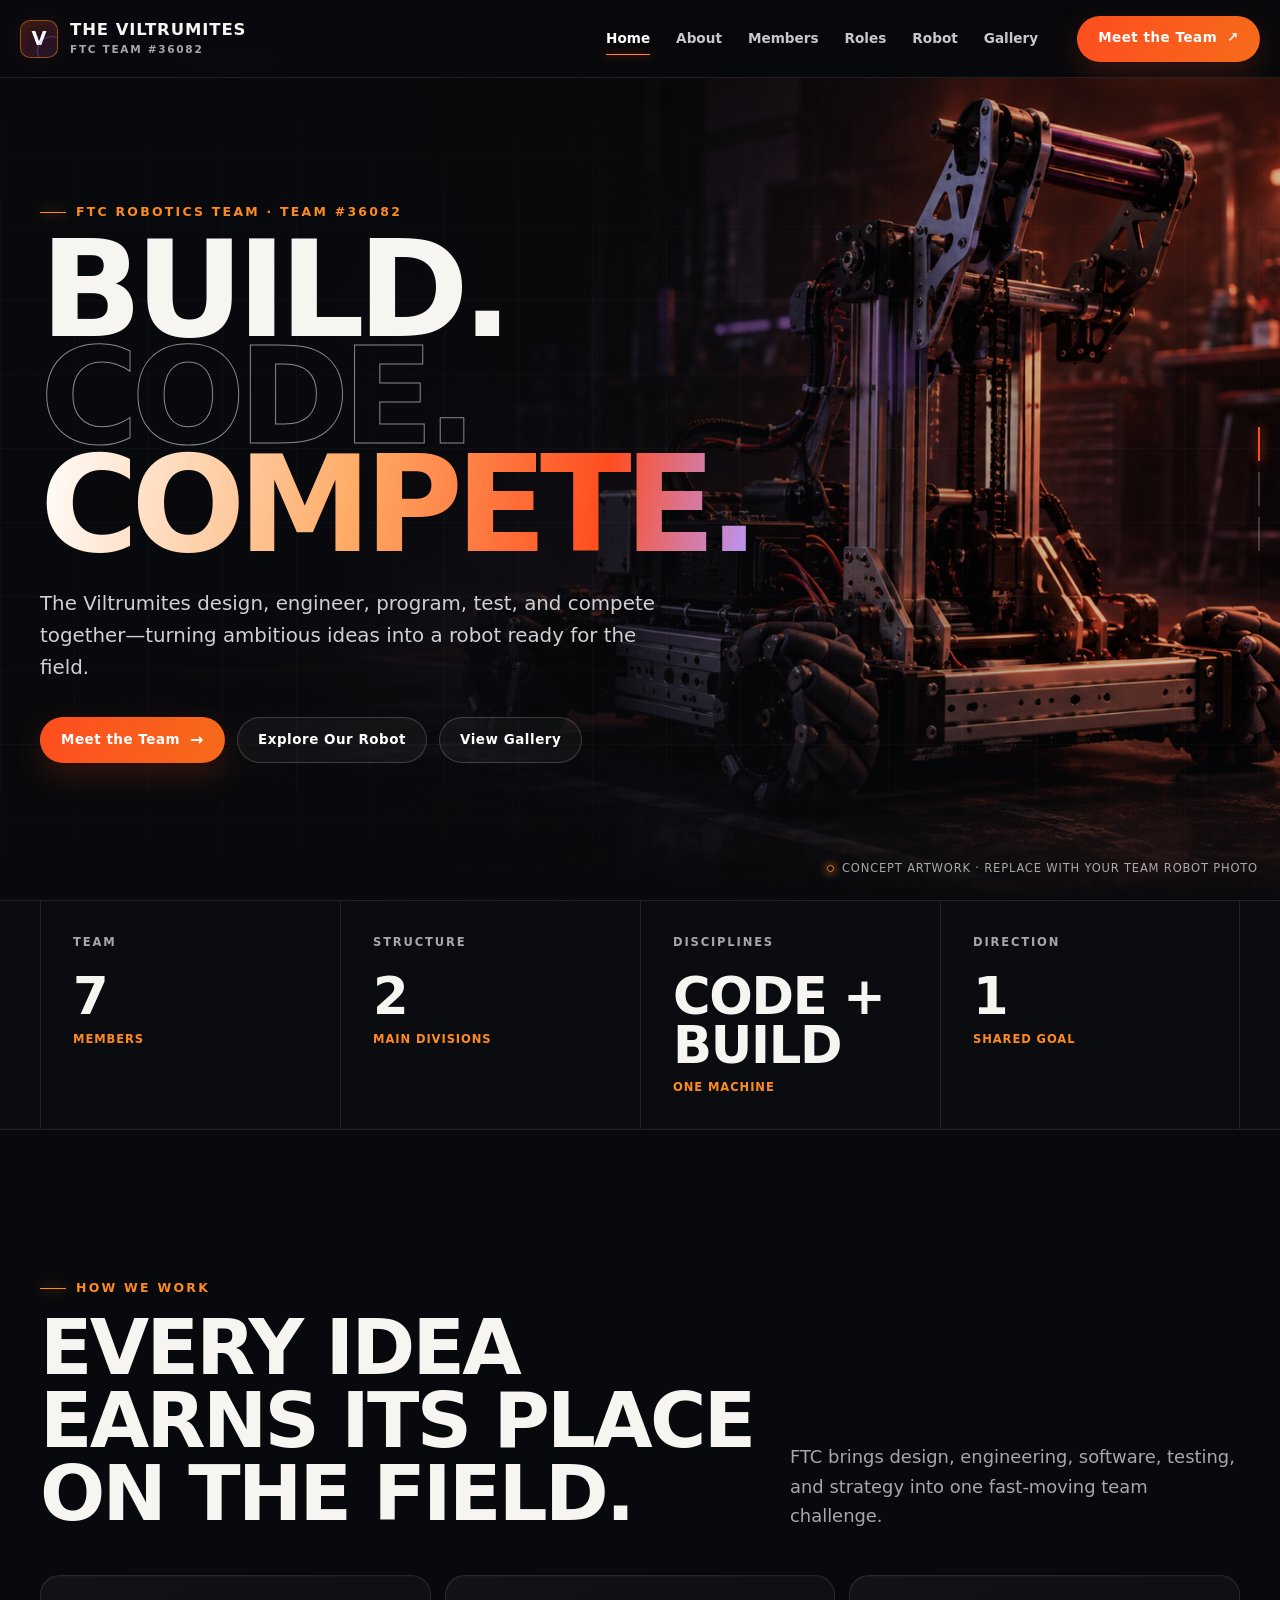
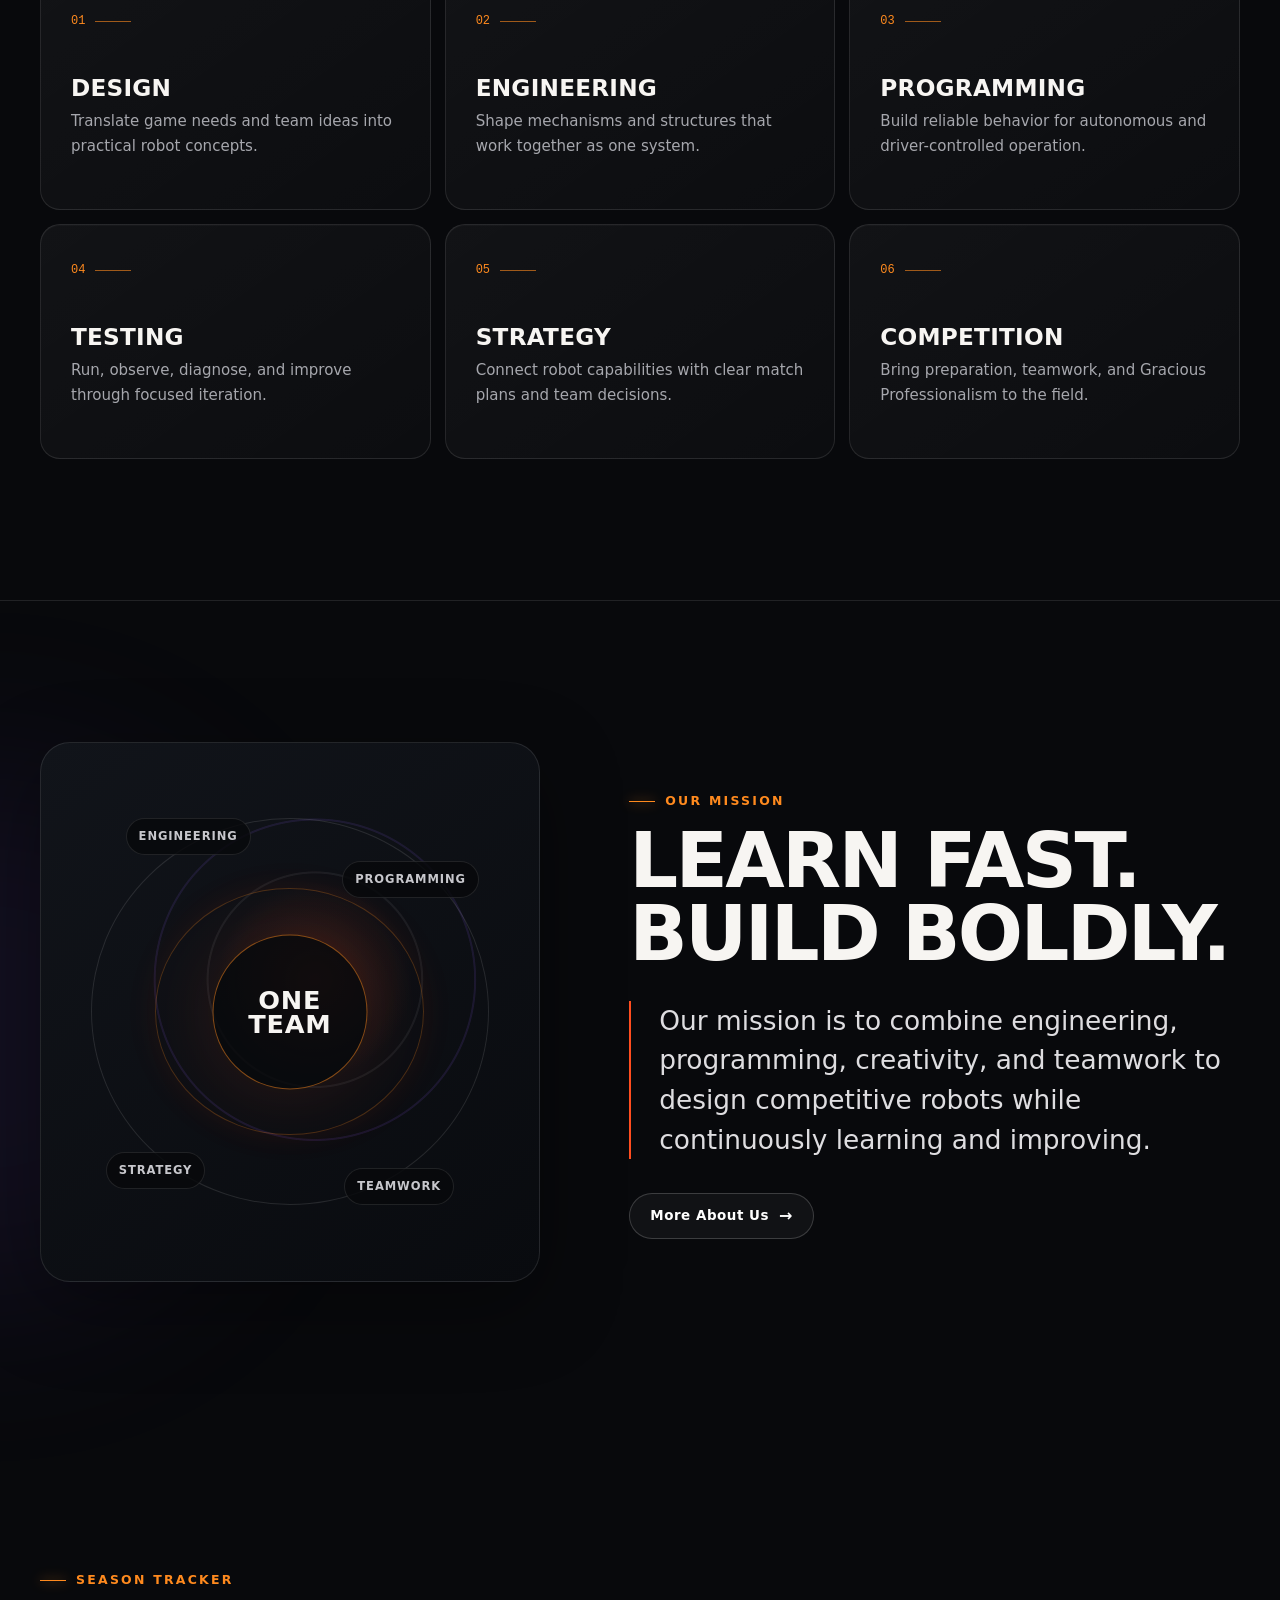
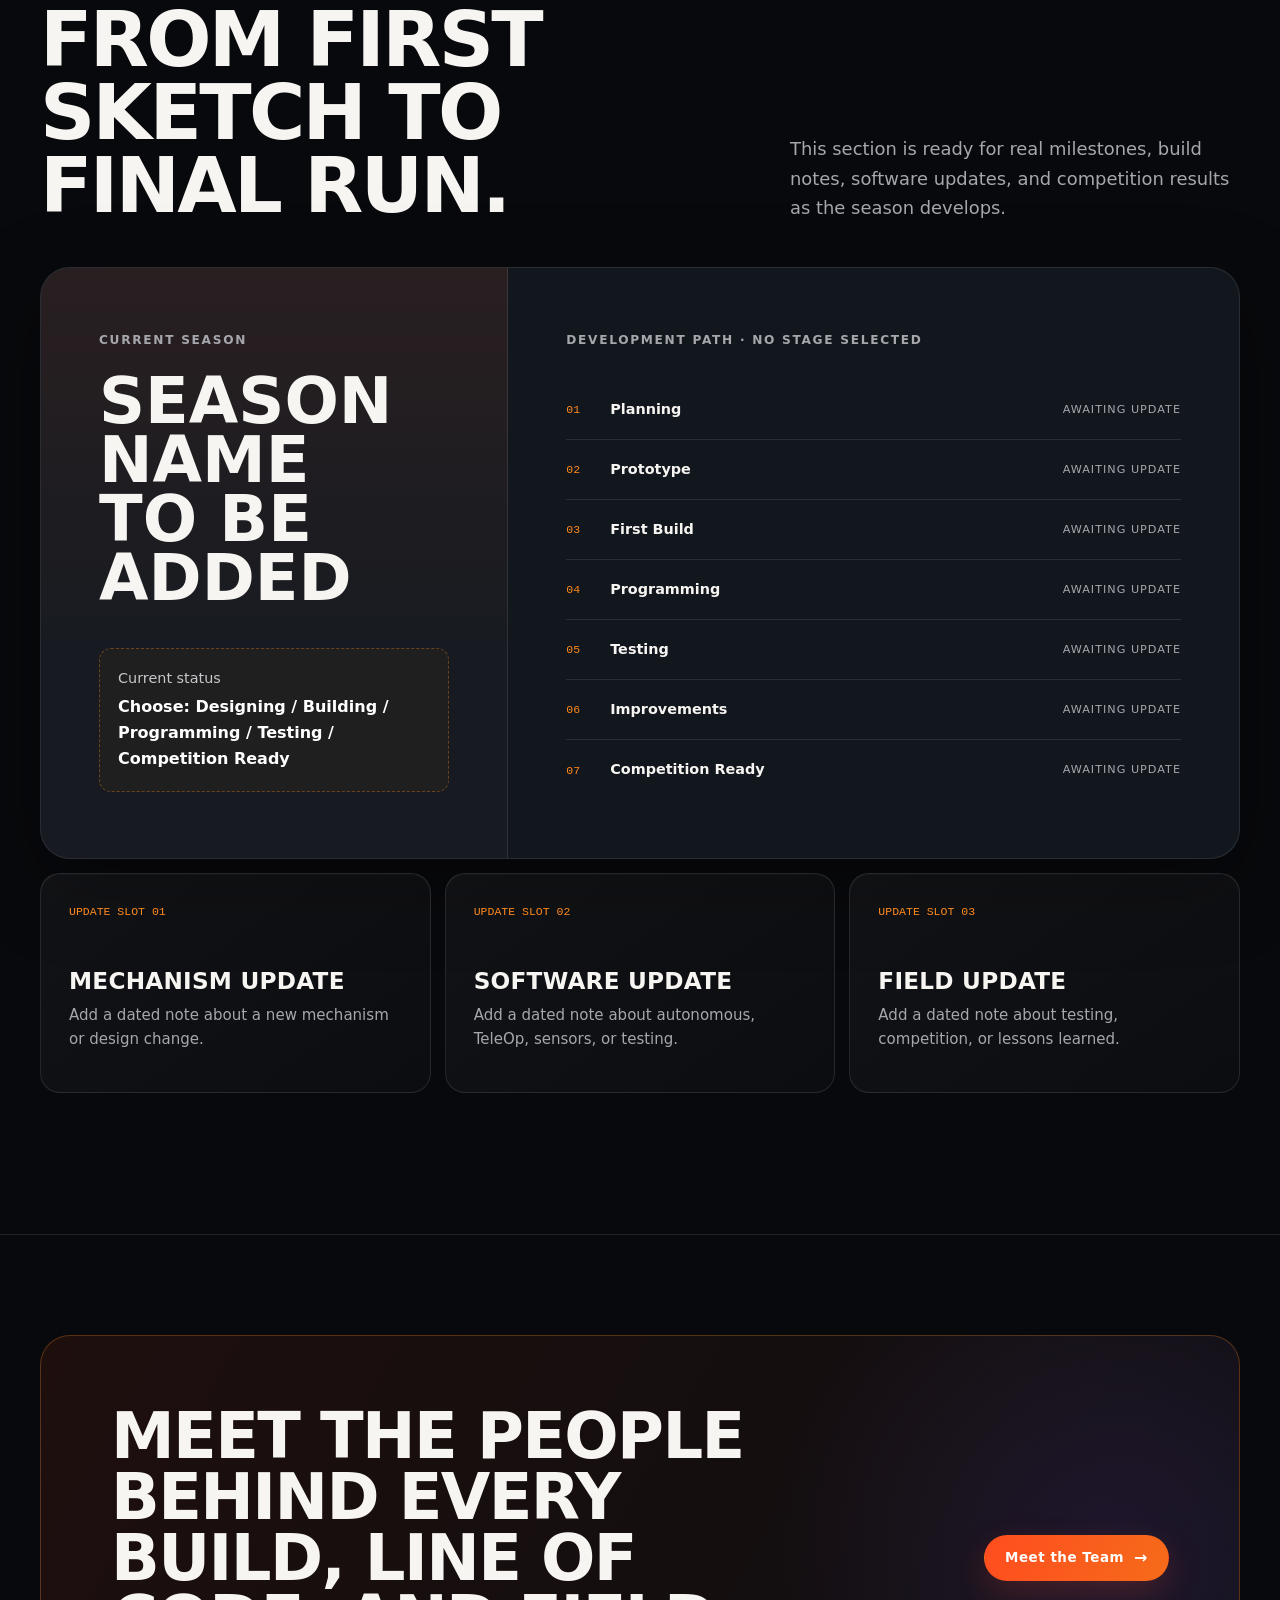
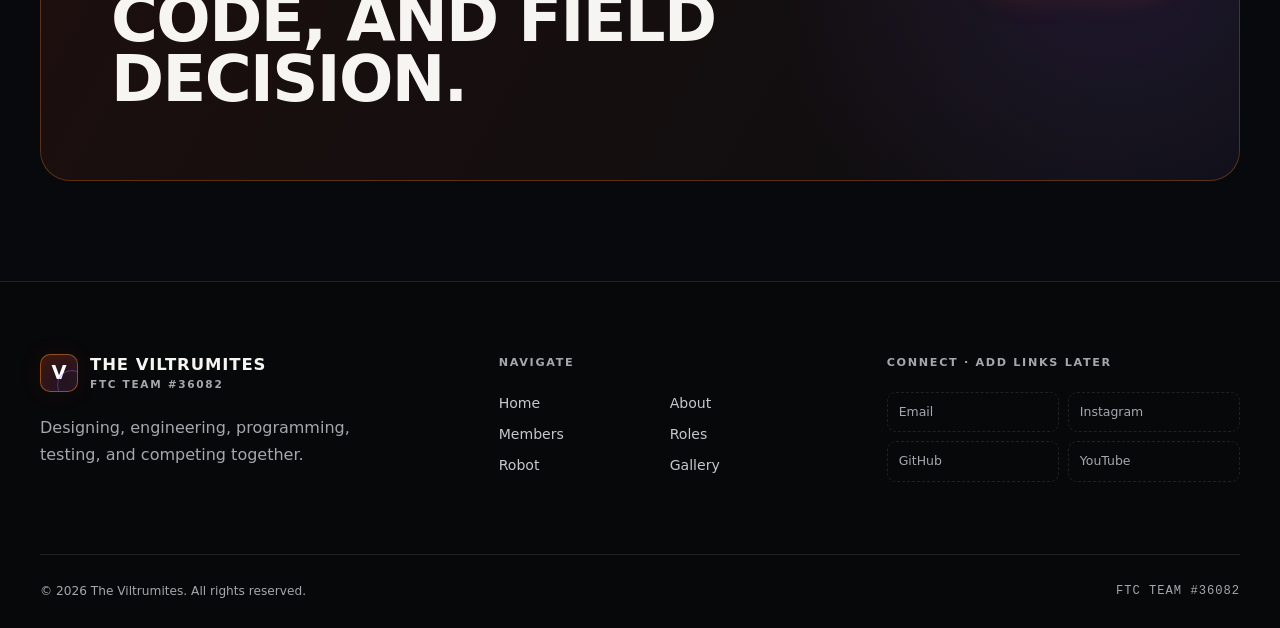
==== index.html @ 3b687da3 "Initial FTC robotics website" ====
<!doctype html>
<html lang="en">
  <head>
    <meta charset="utf-8" />
    <meta name="viewport" content="width=device-width, initial-scale=1" />
    <meta
      name="description"
      content="The Viltrumites are an FTC robotics team focused on engineering, programming, testing, and competition."
    />
    <meta name="theme-color" content="#08090c" />
    <title>The Viltrumites | FTC Team #36082</title>
    <link
      rel="icon"
      type="image/svg+xml"
      href="data:image/svg+xml,%3Csvg xmlns='http://www.w3.org/2000/svg' viewBox='0 0 64 64'%3E%3Crect width='64' height='64' rx='15' fill='%2308090c'/%3E%3Cpath d='M14 15l18 36 18-36h-11l-7 17-7-17z' fill='%23ff5a24'/%3E%3Ccircle cx='32' cy='32' r='25' fill='none' stroke='%238b5cf6' stroke-width='2'/%3E%3C/svg%3E"
    />
    <link rel="preload" as="image" href="assets/images/hero-robot-concept.png" />
    <link rel="stylesheet" href="css/style.css" />
    <script src="js/team-data-v3.js" defer></script>
    <script src="js/main.js" defer></script>
  </head>
  <body>
    <!-- Accessibility helpers and reading progress -->
    <a class="skip-link" href="#main-content">Skip to content</a>
    <div class="scroll-progress" data-scroll-progress aria-hidden="true"></div>

    <!-- Primary site header -->
    <header class="site-header">
      <div class="header-inner">
        <a class="brand" href="index.html" aria-label="The Viltrumites home">
          <span class="brand-mark" aria-hidden="true">V</span>
          <span class="brand-copy">
            <strong>The Viltrumites</strong>
            <small>FTC Team #36082</small>
          </span>
        </a>
        <div class="nav-shell">
          <nav
            class="site-nav"
            id="primary-navigation"
            data-site-nav
            aria-label="Primary navigation"
          >
            <a href="index.html" data-nav-link>Home</a>
            <a href="about.html" data-nav-link>About</a>
            <a href="members.html" data-nav-link>Members</a>
            <a href="roles.html" data-nav-link>Roles</a>
            <a href="robot.html" data-nav-link>Robot</a>
            <a href="gallery.html" data-nav-link>Gallery</a>
          </nav>
          <a class="nav-cta" href="members.html">
            Meet the Team
            <span aria-hidden="true">↗</span>
          </a>
          <button
            class="menu-button"
            type="button"
            aria-expanded="false"
            aria-controls="primary-navigation"
            aria-label="Open navigation"
            data-menu-button
          >
            <span></span>
            <span></span>
            <span></span>
          </button>
        </div>
      </div>
    </header>

    <!-- Homepage content -->
    <main id="main-content">
      <section class="hero" aria-labelledby="hero-title">
        <img
          class="hero-art"
          src="assets/images/hero-robot-concept.png"
          alt="Generic concept artwork of a student-built competition robot in a workshop"
        />
        <div class="container hero-inner">
          <div class="hero-copy" data-reveal>
            <p class="eyebrow">FTC Robotics Team · Team #36082</p>
            <h1 class="hero-title" id="hero-title">
              Build.
              <br />
              <span class="outline">Code.</span>
              <br />
              <span class="accent-text">Compete.</span>
            </h1>
            <p class="hero-lead">
              The Viltrumites design, engineer, program, test, and compete together—turning
              ambitious ideas into a robot ready for the field.
            </p>
            <div class="hero-actions">
              <a class="button" href="members.html">
                Meet the Team
                <span class="button-arrow" aria-hidden="true">→</span>
              </a>
              <a class="button button--secondary" href="robot.html">Explore Our Robot</a>
              <a class="button button--secondary" href="gallery.html">View Gallery</a>
            </div>
          </div>
        </div>
        <div class="hero-index" aria-hidden="true">
          <span></span>
          <span></span>
          <span></span>
        </div>
        <p class="hero-note">Concept artwork · replace with your team robot photo</p>
      </section>

      <section class="stats-strip" aria-label="Team statistics">
        <div class="container stats-grid">
          <div class="stat" data-reveal>
            <small>Team</small>
            <strong>7</strong>
            <em>Members</em>
          </div>
          <div class="stat" data-reveal style="--delay: 70ms">
            <small>Structure</small>
            <strong>2</strong>
            <em>Main divisions</em>
          </div>
          <div class="stat" data-reveal style="--delay: 140ms">
            <small>Disciplines</small>
            <strong>Code + Build</strong>
            <em>One machine</em>
          </div>
          <div class="stat" data-reveal style="--delay: 210ms">
            <small>Direction</small>
            <strong>1</strong>
            <em>Shared goal</em>
          </div>
        </div>
      </section>

      <section class="section" aria-labelledby="work-title">
        <div class="container">
          <div class="section-head" data-reveal>
            <div>
              <p class="section-kicker">How we work</p>
              <h2 class="section-title" id="work-title">
                Every idea earns its place on the field.
              </h2>
            </div>
            <p class="section-copy">
              FTC brings design, engineering, software, testing, and strategy into one fast-moving
              team challenge.
            </p>
          </div>
          <div class="feature-grid">
            <article class="feature-card" data-reveal>
              <span class="card-index">01</span>
              <h3>Design</h3>
              <p>Translate game needs and team ideas into practical robot concepts.</p>
            </article>
            <article class="feature-card" data-reveal style="--delay: 45ms">
              <span class="card-index">02</span>
              <h3>Engineering</h3>
              <p>Shape mechanisms and structures that work together as one system.</p>
            </article>
            <article class="feature-card" data-reveal style="--delay: 90ms">
              <span class="card-index">03</span>
              <h3>Programming</h3>
              <p>Build reliable behavior for autonomous and driver-controlled operation.</p>
            </article>
            <article class="feature-card" data-reveal>
              <span class="card-index">04</span>
              <h3>Testing</h3>
              <p>Run, observe, diagnose, and improve through focused iteration.</p>
            </article>
            <article class="feature-card" data-reveal style="--delay: 45ms">
              <span class="card-index">05</span>
              <h3>Strategy</h3>
              <p>Connect robot capabilities with clear match plans and team decisions.</p>
            </article>
            <article class="feature-card" data-reveal style="--delay: 90ms">
              <span class="card-index">06</span>
              <h3>Competition</h3>
              <p>Bring preparation, teamwork, and Gracious Professionalism to the field.</p>
            </article>
          </div>
        </div>
      </section>

      <section class="section section--bordered section--glow" aria-labelledby="mission-title">
        <div class="container split-panel">
          <div
            class="mission-display"
            aria-label="Engineering, programming, strategy, and teamwork surrounding one shared goal"
            data-reveal
          >
            <span class="mission-node mission-node--one">Engineering</span>
            <span class="mission-node mission-node--two">Programming</span>
            <span class="mission-node mission-node--three">Strategy</span>
            <span class="mission-node mission-node--four">Teamwork</span>
            <div class="mission-core">
              <strong>
                One
                <br />
                Team
              </strong>
            </div>
          </div>
          <div class="mission-copy" data-reveal>
            <p class="section-kicker">Our mission</p>
            <h2 class="section-title" id="mission-title">
              Learn fast.
              <br />
              Build boldly.
            </h2>
            <blockquote>
              Our mission is to combine engineering, programming, creativity, and teamwork to design
              competitive robots while continuously learning and improving.
            </blockquote>
            <div class="hero-actions">
              <a class="button button--secondary" href="about.html">
                More About Us
                <span class="button-arrow" aria-hidden="true">→</span>
              </a>
            </div>
          </div>
        </div>
      </section>

      <section class="section" aria-labelledby="season-title">
        <div class="container">
          <div class="section-head" data-reveal>
            <div>
              <p class="section-kicker">Season tracker</p>
              <h2 class="section-title" id="season-title">From first sketch to final run.</h2>
            </div>
            <p class="section-copy">
              This section is ready for real milestones, build notes, software updates, and
              competition results as the season develops.
            </p>
          </div>
          <div class="season-panel" data-reveal>
            <div class="season-summary">
              <span class="season-label">Current season</span>
              <h3>
                Season name
                <br />
                to be added
              </h3>
              <div class="status-box">
                Current status
                <strong>
                  Choose: Designing / Building / Programming / Testing / Competition Ready
                </strong>
              </div>
            </div>
            <div class="season-progress">
              <span class="season-label">Development path · no stage selected</span>
              <ol class="progress-list">
                <li>
                  <span>01</span>
                  <strong>Planning</strong>
                  <small>Awaiting update</small>
                </li>
                <li>
                  <span>02</span>
                  <strong>Prototype</strong>
                  <small>Awaiting update</small>
                </li>
                <li>
                  <span>03</span>
                  <strong>First Build</strong>
                  <small>Awaiting update</small>
                </li>
                <li>
                  <span>04</span>
                  <strong>Programming</strong>
                  <small>Awaiting update</small>
                </li>
                <li>
                  <span>05</span>
                  <strong>Testing</strong>
                  <small>Awaiting update</small>
                </li>
                <li>
                  <span>06</span>
                  <strong>Improvements</strong>
                  <small>Awaiting update</small>
                </li>
                <li>
                  <span>07</span>
                  <strong>Competition Ready</strong>
                  <small>Awaiting update</small>
                </li>
              </ol>
            </div>
          </div>
          <div class="updates-grid" style="margin-top: 14px">
            <article class="update-card" data-reveal>
              <time>Update slot 01</time>
              <h3>Mechanism update</h3>
              <p>Add a dated note about a new mechanism or design change.</p>
            </article>
            <article class="update-card" data-reveal style="--delay: 60ms">
              <time>Update slot 02</time>
              <h3>Software update</h3>
              <p>Add a dated note about autonomous, TeleOp, sensors, or testing.</p>
            </article>
            <article class="update-card" data-reveal style="--delay: 120ms">
              <time>Update slot 03</time>
              <h3>Field update</h3>
              <p>Add a dated note about testing, competition, or lessons learned.</p>
            </article>
          </div>
        </div>
      </section>

      <section class="section section--compact section--bordered">
        <div class="container">
          <div class="cta-band" data-reveal>
            <h2>Meet the people behind every build, line of code, and field decision.</h2>
            <a class="button" href="members.html">
              Meet the Team
              <span class="button-arrow" aria-hidden="true">→</span>
            </a>
          </div>
        </div>
      </section>
    </main>

    <!-- Shared site footer -->
    <footer class="site-footer">
      <div class="container footer-main">
        <div class="footer-brand">
          <a class="brand" href="index.html">
            <span class="brand-mark" aria-hidden="true">V</span>
            <span class="brand-copy">
              <strong>The Viltrumites</strong>
              <small>FTC Team #36082</small>
            </span>
          </a>
          <p>Designing, engineering, programming, testing, and competing together.</p>
        </div>
        <div>
          <p class="footer-heading">Navigate</p>
          <nav class="footer-links" aria-label="Footer navigation">
            <a href="index.html">Home</a>
            <a href="about.html">About</a>
            <a href="members.html">Members</a>
            <a href="roles.html">Roles</a>
            <a href="robot.html">Robot</a>
            <a href="gallery.html">Gallery</a>
          </nav>
        </div>
        <div>
          <p class="footer-heading">Connect · add links later</p>
          <div class="social-placeholders">
            <span>Email</span>
            <span>Instagram</span>
            <span>GitHub</span>
            <span>YouTube</span>
          </div>
        </div>
      </div>
      <div class="container footer-bottom">
        <span>© 2026 The Viltrumites. All rights reserved.</span>
        <span>FTC Team #36082</span>
      </div>
    </footer>
  </body>
</html>
---- css/style.css ----
/* ==========================================================================
   Design tokens and base styles
   ========================================================================== */

:root {
  color-scheme: dark;
  --bg: #08090c;
  --bg-elevated: #0d1015;
  --surface: rgba(18, 21, 28, 0.78);
  --surface-strong: #12161d;
  --surface-soft: rgba(255, 255, 255, 0.035);
  --line: rgba(255, 255, 255, 0.1);
  --line-bright: rgba(255, 255, 255, 0.18);
  --text: #f7f5f2;
  --muted: #a6a7ad;
  --muted-bright: #c7c7cc;
  --ember: #ff4d1f;
  --orange: #ff8a1e;
  --violet: #8b5cf6;
  --glow: rgba(255, 77, 31, 0.2);
  --max-width: 1200px;
  --header-height: 78px;
  --radius-sm: 12px;
  --radius: 20px;
  --radius-lg: 30px;
  --shadow: 0 24px 80px rgba(0, 0, 0, 0.36);
  --font-body:
    Inter, ui-sans-serif, system-ui, -apple-system, BlinkMacSystemFont, "Segoe UI", sans-serif;
  --font-display: "Arial Narrow", "Roboto Condensed", Impact, var(--font-body);
}

*,
*::before,
*::after {
  box-sizing: border-box;
}

html {
  scroll-behavior: smooth;
  scroll-padding-top: calc(var(--header-height) + 24px);
  background: var(--bg);
}

body {
  min-width: 320px;
  margin: 0;
  overflow-x: hidden;
  color: var(--text);
  background:
    radial-gradient(circle at 18% 2%, rgba(139, 92, 246, 0.08), transparent 29rem),
    radial-gradient(circle at 88% 12%, rgba(255, 77, 31, 0.07), transparent 27rem), var(--bg);
  font-family: var(--font-body);
  font-size: 1rem;
  line-height: 1.65;
  -webkit-font-smoothing: antialiased;
  opacity: 0;
  transition: opacity 300ms ease;
}

body.is-ready,
body:not(:has(script)) {
  opacity: 1;
}

body.menu-open {
  overflow: hidden;
}

img {
  display: block;
  max-width: 100%;
}

a {
  color: inherit;
  text-decoration: none;
}

button,
a {
  -webkit-tap-highlight-color: transparent;
}

button,
input,
select,
textarea {
  font: inherit;
}

button {
  color: inherit;
}

:focus-visible {
  outline: 3px solid rgba(255, 138, 30, 0.95);
  outline-offset: 4px;
}

::selection {
  color: #fff;
  background: rgba(255, 77, 31, 0.7);
}

/* Accessibility helpers */

.skip-link {
  position: fixed;
  top: 12px;
  left: 12px;
  z-index: 999;
  padding: 10px 15px;
  color: #08090c;
  background: #fff;
  border-radius: 8px;
  transform: translateY(-150%);
  transition: transform 180ms ease;
}

.skip-link:focus {
  transform: translateY(0);
}

/* Shared layout primitives */

.container {
  width: min(calc(100% - 40px), var(--max-width));
  margin-inline: auto;
}

.narrow {
  width: min(100%, 780px);
}

.eyebrow,
.section-kicker {
  display: inline-flex;
  align-items: center;
  gap: 10px;
  margin: 0 0 16px;
  color: var(--orange);
  font-size: 0.78rem;
  font-weight: 800;
  line-height: 1.2;
  letter-spacing: 0.18em;
  text-transform: uppercase;
}

.eyebrow::before,
.section-kicker::before {
  width: 26px;
  height: 1px;
  content: "";
  background: currentColor;
  box-shadow: 0 0 12px currentColor;
}

.section-title,
.page-title,
.hero-title {
  margin: 0;
  font-family: var(--font-display);
  font-weight: 900;
  line-height: 0.95;
  letter-spacing: -0.035em;
  text-transform: uppercase;
}

.section-title {
  max-width: 820px;
  font-size: clamp(2.4rem, 6vw, 5.1rem);
}

.section-copy {
  max-width: 660px;
  margin: 24px 0 0;
  color: var(--muted);
  font-size: clamp(1rem, 1.5vw, 1.12rem);
}

.section-head {
  display: flex;
  align-items: end;
  justify-content: space-between;
  gap: 32px;
  margin-bottom: 44px;
}

.section-head .section-copy {
  max-width: 450px;
  margin: 0;
}

.accent-text {
  color: transparent;
  background: linear-gradient(100deg, #fff 0%, #ffab66 44%, #ff4d1f 78%, #b69aff 100%);
  -webkit-background-clip: text;
  background-clip: text;
}

.muted {
  color: var(--muted);
}

.scroll-progress {
  position: fixed;
  inset: 0 0 auto;
  z-index: 101;
  height: 2px;
  background: linear-gradient(90deg, var(--ember), var(--orange), var(--violet));
  transform: scaleX(0);
  transform-origin: left;
  will-change: transform;
}

/* Header and navigation */

.site-header {
  position: sticky;
  top: 0;
  z-index: 100;
  height: var(--header-height);
  border-bottom: 1px solid var(--line);
  background: rgba(8, 9, 12, 0.82);
  backdrop-filter: blur(18px) saturate(140%);
}

.header-inner {
  display: flex;
  align-items: center;
  justify-content: space-between;
  width: min(calc(100% - 40px), 1320px);
  height: 100%;
  margin-inline: auto;
}

.brand {
  display: inline-flex;
  align-items: center;
  gap: 12px;
  flex: 0 0 auto;
}

.brand-mark {
  position: relative;
  display: grid;
  width: 38px;
  height: 38px;
  place-items: center;
  overflow: hidden;
  border: 1px solid rgba(255, 138, 30, 0.5);
  border-radius: 10px;
  background: linear-gradient(145deg, rgba(255, 77, 31, 0.2), rgba(139, 92, 246, 0.13));
  box-shadow:
    inset 0 0 20px rgba(255, 77, 31, 0.08),
    0 0 24px rgba(255, 77, 31, 0.08);
  color: #fff;
  font-family: var(--font-display);
  font-size: 1.22rem;
  font-weight: 900;
  line-height: 1;
}

.brand-mark::after {
  position: absolute;
  inset: auto -10px -9px auto;
  width: 30px;
  height: 30px;
  content: "";
  border: 1px solid rgba(139, 92, 246, 0.45);
  border-radius: 50%;
}

.brand-copy {
  display: grid;
  line-height: 1;
}

.brand-copy strong {
  font-family: var(--font-display);
  font-size: 1.03rem;
  letter-spacing: 0.055em;
  text-transform: uppercase;
}

.brand-copy small {
  margin-top: 5px;
  color: var(--muted);
  font-size: 0.66rem;
  font-weight: 700;
  letter-spacing: 0.16em;
  text-transform: uppercase;
}

.nav-shell {
  display: flex;
  align-items: center;
  gap: 28px;
}

.site-nav {
  display: flex;
  align-items: center;
  gap: 4px;
}

.site-nav a {
  position: relative;
  padding: 10px 11px;
  color: var(--muted-bright);
  font-size: 0.85rem;
  font-weight: 700;
  transition: color 180ms ease;
}

.site-nav a::after {
  position: absolute;
  right: 11px;
  bottom: 5px;
  left: 11px;
  height: 1px;
  content: "";
  background: var(--orange);
  box-shadow: 0 0 10px var(--ember);
  transform: scaleX(0);
  transform-origin: right;
  transition: transform 180ms ease;
}

.site-nav a:hover,
.site-nav a.is-current {
  color: #fff;
}

.site-nav a:hover::after,
.site-nav a.is-current::after {
  transform: scaleX(1);
  transform-origin: left;
}

.nav-cta,
.button {
  position: relative;
  display: inline-flex;
  align-items: center;
  justify-content: center;
  gap: 10px;
  min-height: 46px;
  padding: 0 20px;
  overflow: hidden;
  border: 1px solid transparent;
  border-radius: 999px;
  color: #fff;
  background: linear-gradient(110deg, var(--ember), #f56b1a);
  box-shadow: 0 12px 32px rgba(255, 77, 31, 0.18);
  font-size: 0.84rem;
  font-weight: 800;
  letter-spacing: 0.04em;
  transition:
    transform 180ms ease,
    box-shadow 180ms ease,
    border-color 180ms ease;
}

.nav-cta::before,
.button::before {
  position: absolute;
  inset: 0;
  content: "";
  background: linear-gradient(100deg, transparent 20%, rgba(255, 255, 255, 0.24), transparent 80%);
  transform: translateX(-110%);
  transition: transform 450ms ease;
}

.nav-cta:hover,
.button:hover {
  transform: translateY(-2px);
  box-shadow: 0 16px 42px rgba(255, 77, 31, 0.28);
}

.nav-cta:hover::before,
.button:hover::before {
  transform: translateX(110%);
}

.button--secondary {
  border-color: var(--line-bright);
  background: rgba(255, 255, 255, 0.04);
  box-shadow: none;
}

.button--secondary:hover {
  border-color: rgba(255, 138, 30, 0.48);
  box-shadow: 0 12px 34px rgba(0, 0, 0, 0.24);
}

.button-arrow {
  font-size: 1rem;
  transition: transform 180ms ease;
}

.button:hover .button-arrow {
  transform: translateX(3px);
}

.menu-button {
  display: none;
  width: 46px;
  height: 46px;
  padding: 0;
  border: 1px solid var(--line);
  border-radius: 13px;
  background: rgba(255, 255, 255, 0.04);
}

.menu-button span {
  display: block;
  width: 19px;
  height: 1.5px;
  margin: 5px auto;
  background: #fff;
  transition:
    transform 180ms ease,
    opacity 180ms ease;
}

.menu-button[aria-expanded="true"] span:first-child {
  transform: translateY(6.5px) rotate(45deg);
}

.menu-button[aria-expanded="true"] span:nth-child(2) {
  opacity: 0;
}

.menu-button[aria-expanded="true"] span:last-child {
  transform: translateY(-6.5px) rotate(-45deg);
}

/* Homepage hero */

.hero {
  position: relative;
  min-height: calc(100svh - var(--header-height));
  overflow: hidden;
  border-bottom: 1px solid var(--line);
}

.hero::before {
  position: absolute;
  inset: 0;
  z-index: 1;
  content: "";
  background:
    linear-gradient(
      90deg,
      #08090c 0%,
      rgba(8, 9, 12, 0.97) 25%,
      rgba(8, 9, 12, 0.72) 50%,
      rgba(8, 9, 12, 0.18) 82%
    ),
    linear-gradient(0deg, #08090c 0%, transparent 30%);
}

.hero::after {
  position: absolute;
  inset: 0;
  z-index: 2;
  pointer-events: none;
  content: "";
  background-image:
    linear-gradient(rgba(255, 255, 255, 0.025) 1px, transparent 1px),
    linear-gradient(90deg, rgba(255, 255, 255, 0.025) 1px, transparent 1px);
  background-size: 74px 74px;
  mask-image: linear-gradient(to bottom, transparent, #000 20%, #000 82%, transparent);
}

.hero-art {
  position: absolute;
  inset: 0;
  width: 100%;
  height: 100%;
  object-fit: cover;
  object-position: 62% center;
  filter: saturate(0.88) contrast(1.04);
}

.hero-inner {
  position: relative;
  z-index: 3;
  display: grid;
  align-items: center;
  min-height: calc(100svh - var(--header-height));
  padding-block: 90px 110px;
}

.hero-copy {
  max-width: 760px;
}

.hero-title {
  max-width: 840px;
  font-size: clamp(4.2rem, 10.5vw, 9.3rem);
  line-height: 0.8;
  letter-spacing: -0.055em;
}

.hero-title .outline {
  color: transparent;
  -webkit-text-stroke: 1px rgba(255, 255, 255, 0.52);
}

.hero-lead {
  max-width: 650px;
  margin: 30px 0 0;
  color: #d0cfd3;
  font-size: clamp(1.06rem, 1.7vw, 1.24rem);
  line-height: 1.6;
}

.hero-actions {
  display: flex;
  flex-wrap: wrap;
  gap: 12px;
  margin-top: 34px;
}

.hero-note {
  position: absolute;
  right: 22px;
  bottom: 22px;
  z-index: 4;
  display: flex;
  align-items: center;
  gap: 8px;
  margin: 0;
  color: rgba(255, 255, 255, 0.64);
  font-size: 0.72rem;
  letter-spacing: 0.07em;
  text-transform: uppercase;
}

.hero-note::before {
  width: 7px;
  height: 7px;
  content: "";
  border: 1px solid var(--orange);
  border-radius: 50%;
  box-shadow: 0 0 10px var(--orange);
}

.hero-index {
  position: absolute;
  right: 20px;
  top: 50%;
  z-index: 4;
  display: grid;
  gap: 11px;
  transform: translateY(-50%);
}

.hero-index span {
  width: 2px;
  height: 34px;
  background: rgba(255, 255, 255, 0.2);
}

.hero-index span:first-child {
  background: var(--ember);
  box-shadow: 0 0 12px var(--ember);
}

.stats-strip {
  border-bottom: 1px solid var(--line);
  background: #0a0c10;
}

.stats-grid {
  display: grid;
  grid-template-columns: repeat(4, 1fr);
}

.stat {
  position: relative;
  min-height: 168px;
  padding: 32px;
  border-left: 1px solid var(--line);
}

.stat:last-child {
  border-right: 1px solid var(--line);
}

.stat small {
  display: block;
  margin-bottom: 20px;
  color: var(--muted);
  font-size: 0.72rem;
  font-weight: 700;
  letter-spacing: 0.16em;
  text-transform: uppercase;
}

.stat strong {
  display: block;
  font-family: var(--font-display);
  font-size: clamp(2.1rem, 4vw, 3.6rem);
  line-height: 0.95;
  letter-spacing: -0.025em;
  text-transform: uppercase;
}

.stat em {
  display: block;
  margin-top: 9px;
  color: var(--orange);
  font-size: 0.72rem;
  font-style: normal;
  font-weight: 700;
  letter-spacing: 0.08em;
  text-transform: uppercase;
}

/* Shared sections, cards, buttons, and content layouts */

.section {
  position: relative;
  padding-block: clamp(86px, 11vw, 150px);
}

.section--bordered {
  border-top: 1px solid var(--line);
}

.section--compact {
  padding-block: clamp(64px, 8vw, 100px);
}

.section--glow::before {
  position: absolute;
  top: 20%;
  left: -18rem;
  width: 34rem;
  height: 34rem;
  pointer-events: none;
  content: "";
  border-radius: 50%;
  background: rgba(139, 92, 246, 0.08);
  filter: blur(90px);
}

.feature-grid,
.values-grid,
.updates-grid {
  display: grid;
  grid-template-columns: repeat(3, 1fr);
  gap: 14px;
}

.feature-card,
.value-card,
.update-card,
.info-card,
.role-card,
.member-card {
  position: relative;
  overflow: hidden;
  border: 1px solid var(--line);
  background: linear-gradient(145deg, rgba(255, 255, 255, 0.045), rgba(255, 255, 255, 0.018));
  box-shadow: inset 0 1px rgba(255, 255, 255, 0.025);
}

.feature-card {
  min-height: 235px;
  padding: 30px;
  border-radius: var(--radius);
  transition:
    transform 220ms ease,
    border-color 220ms ease,
    background 220ms ease;
}

.feature-card:hover {
  border-color: rgba(255, 138, 30, 0.36);
  background: linear-gradient(145deg, rgba(255, 77, 31, 0.07), rgba(139, 92, 246, 0.035));
  transform: translateY(-5px);
}

.card-index {
  display: inline-flex;
  align-items: center;
  gap: 10px;
  margin-bottom: 44px;
  color: var(--orange);
  font-family: ui-monospace, SFMono-Regular, Menlo, monospace;
  font-size: 0.75rem;
}

.card-index::after {
  width: 36px;
  height: 1px;
  content: "";
  background: currentColor;
  opacity: 0.6;
}

.feature-card h3,
.value-card h3,
.update-card h3,
.info-card h3 {
  margin: 0 0 10px;
  font-family: var(--font-display);
  font-size: 1.45rem;
  line-height: 1;
  letter-spacing: 0.01em;
  text-transform: uppercase;
}

.feature-card p,
.value-card p,
.update-card p,
.info-card p {
  margin: 0;
  color: var(--muted);
  font-size: 0.94rem;
}

.split-panel {
  display: grid;
  grid-template-columns: 0.9fr 1.1fr;
  gap: clamp(38px, 7vw, 100px);
  align-items: center;
}

.mission-display {
  position: relative;
  min-height: 540px;
  overflow: hidden;
  border: 1px solid var(--line);
  border-radius: var(--radius-lg);
  background:
    radial-gradient(circle at 55% 44%, rgba(255, 77, 31, 0.16), transparent 24%),
    radial-gradient(
      circle at 55% 44%,
      transparent 0 26%,
      rgba(255, 255, 255, 0.06) 26.2% 26.5%,
      transparent 26.7%
    ),
    radial-gradient(
      circle at 55% 44%,
      transparent 0 39%,
      rgba(139, 92, 246, 0.12) 39.2% 39.5%,
      transparent 39.7%
    ),
    linear-gradient(145deg, #11141a, #090b0f);
  box-shadow: var(--shadow);
}

.mission-display::before,
.mission-display::after {
  position: absolute;
  content: "";
  border: 1px solid rgba(255, 255, 255, 0.11);
  border-radius: 50%;
}

.mission-display::before {
  inset: 14% 10%;
}

.mission-display::after {
  inset: 27% 23%;
  border-color: rgba(255, 138, 30, 0.25);
  box-shadow: 0 0 32px rgba(255, 77, 31, 0.08);
}

.mission-core {
  position: absolute;
  top: 50%;
  left: 50%;
  z-index: 2;
  display: grid;
  width: 155px;
  height: 155px;
  place-items: center;
  border: 1px solid rgba(255, 138, 30, 0.5);
  border-radius: 50%;
  background: rgba(8, 9, 12, 0.78);
  box-shadow: 0 0 80px rgba(255, 77, 31, 0.14);
  transform: translate(-50%, -50%);
  text-align: center;
}

.mission-core strong {
  font-family: var(--font-display);
  font-size: 1.6rem;
  line-height: 0.95;
  letter-spacing: 0.03em;
  text-transform: uppercase;
}

.mission-node {
  position: absolute;
  z-index: 3;
  padding: 8px 12px;
  border: 1px solid var(--line);
  border-radius: 999px;
  color: var(--muted-bright);
  background: rgba(8, 9, 12, 0.82);
  font-size: 0.72rem;
  font-weight: 800;
  letter-spacing: 0.08em;
  text-transform: uppercase;
}

.mission-node--one {
  top: 14%;
  left: 17%;
}
.mission-node--two {
  top: 22%;
  right: 12%;
}
.mission-node--three {
  bottom: 17%;
  left: 13%;
}
.mission-node--four {
  right: 17%;
  bottom: 14%;
}

.mission-copy blockquote {
  margin: 30px 0 0;
  padding-left: 28px;
  border-left: 2px solid var(--ember);
  color: #dedde0;
  font-size: clamp(1.2rem, 2.2vw, 1.65rem);
  line-height: 1.5;
}

.season-panel {
  display: grid;
  grid-template-columns: 0.78fr 1.22fr;
  overflow: hidden;
  border: 1px solid var(--line);
  border-radius: var(--radius-lg);
  background: var(--surface-strong);
  box-shadow: var(--shadow);
}

.season-summary {
  padding: clamp(32px, 5vw, 58px);
  border-right: 1px solid var(--line);
  background: linear-gradient(rgba(255, 77, 31, 0.08), transparent 65%), rgba(255, 255, 255, 0.02);
}

.season-label {
  color: var(--muted);
  font-size: 0.76rem;
  font-weight: 800;
  letter-spacing: 0.14em;
  text-transform: uppercase;
}

.season-summary h3 {
  margin: 20px 0 0;
  font-family: var(--font-display);
  font-size: clamp(2.6rem, 5vw, 4.6rem);
  line-height: 0.92;
  text-transform: uppercase;
}

.status-box {
  margin-top: 40px;
  padding: 18px;
  border: 1px dashed rgba(255, 138, 30, 0.34);
  border-radius: var(--radius-sm);
  color: var(--muted-bright);
  background: rgba(255, 138, 30, 0.035);
  font-size: 0.9rem;
}

.status-box strong {
  display: block;
  margin-top: 3px;
  color: #fff;
  font-size: 1rem;
}

.season-progress {
  padding: clamp(32px, 5vw, 58px);
}

.progress-list {
  display: grid;
  gap: 0;
  margin: 28px 0 0;
  padding: 0;
  list-style: none;
}

.progress-list li {
  position: relative;
  display: grid;
  grid-template-columns: 44px 1fr auto;
  align-items: center;
  min-height: 60px;
  border-bottom: 1px solid var(--line);
}

.progress-list li:last-child {
  border-bottom: 0;
}

.progress-list span:first-child {
  color: var(--orange);
  font-family: ui-monospace, SFMono-Regular, Menlo, monospace;
  font-size: 0.72rem;
}

.progress-list strong {
  font-size: 0.9rem;
}

.progress-list small {
  color: var(--muted);
  font-size: 0.7rem;
  letter-spacing: 0.09em;
  text-transform: uppercase;
}

.update-card {
  min-height: 220px;
  padding: 28px;
  border-radius: var(--radius);
}

.update-card time {
  display: block;
  margin-bottom: 48px;
  color: var(--orange);
  font-family: ui-monospace, SFMono-Regular, Menlo, monospace;
  font-size: 0.72rem;
  text-transform: uppercase;
}

.cta-band {
  display: flex;
  align-items: center;
  justify-content: space-between;
  gap: 40px;
  padding: clamp(34px, 6vw, 70px);
  overflow: hidden;
  border: 1px solid rgba(255, 138, 30, 0.28);
  border-radius: var(--radius-lg);
  background:
    radial-gradient(circle at 90% 50%, rgba(139, 92, 246, 0.13), transparent 32%),
    linear-gradient(120deg, rgba(255, 77, 31, 0.09), rgba(255, 255, 255, 0.02));
}

.cta-band h2 {
  max-width: 720px;
  margin: 0;
  font-family: var(--font-display);
  font-size: clamp(2.3rem, 5vw, 4.8rem);
  line-height: 0.95;
  letter-spacing: -0.025em;
  text-transform: uppercase;
}

/* Interior page headers */

.page-hero {
  position: relative;
  padding-block: clamp(90px, 12vw, 158px) clamp(72px, 9vw, 112px);
  overflow: hidden;
  border-bottom: 1px solid var(--line);
}

.page-hero::before {
  position: absolute;
  inset: 0;
  pointer-events: none;
  content: "";
  background:
    linear-gradient(rgba(255, 255, 255, 0.027) 1px, transparent 1px),
    linear-gradient(90deg, rgba(255, 255, 255, 0.027) 1px, transparent 1px),
    radial-gradient(circle at 82% 20%, rgba(255, 77, 31, 0.13), transparent 28rem);
  background-size:
    72px 72px,
    72px 72px,
    auto;
  mask-image: linear-gradient(to bottom, #000, transparent 90%);
}

.page-hero__inner {
  position: relative;
}

.page-number {
  position: absolute;
  top: -20px;
  right: 0;
  color: rgba(255, 255, 255, 0.035);
  font-family: var(--font-display);
  font-size: clamp(8rem, 23vw, 20rem);
  font-weight: 900;
  line-height: 0.75;
  user-select: none;
}

.page-title {
  max-width: 1000px;
  font-size: clamp(4.1rem, 12vw, 10rem);
}

.page-lead {
  max-width: 670px;
  margin: 28px 0 0;
  color: var(--muted-bright);
  font-size: clamp(1.05rem, 1.8vw, 1.25rem);
}

.story-grid {
  display: grid;
  grid-template-columns: 0.75fr 1.25fr;
  gap: clamp(40px, 8vw, 120px);
}

.story-label {
  position: sticky;
  top: calc(var(--header-height) + 40px);
  align-self: start;
}

.story-label strong {
  display: block;
  color: rgba(255, 255, 255, 0.17);
  font-family: var(--font-display);
  font-size: 6rem;
  line-height: 0.8;
}

.story-label span {
  display: block;
  margin-top: 24px;
  color: var(--orange);
  font-size: 0.76rem;
  font-weight: 800;
  letter-spacing: 0.16em;
  text-transform: uppercase;
}

.story-copy h2 {
  margin: 0;
  font-family: var(--font-display);
  font-size: clamp(2.5rem, 6vw, 5.4rem);
  line-height: 0.95;
  text-transform: uppercase;
}

.story-copy p {
  margin: 25px 0 0;
  color: var(--muted-bright);
  font-size: clamp(1.05rem, 1.8vw, 1.22rem);
}

.story-copy p + p {
  color: var(--muted);
  font-size: 1rem;
}

.values-grid {
  grid-template-columns: repeat(3, 1fr);
}

.value-card {
  min-height: 200px;
  padding: 28px;
  border-radius: var(--radius);
}

.value-card::before {
  display: block;
  width: 32px;
  height: 3px;
  margin-bottom: 56px;
  content: "";
  background: linear-gradient(90deg, var(--ember), var(--orange));
  box-shadow: 0 0 15px var(--glow);
}

/* Members page */

.members-grid {
  display: grid;
  grid-template-columns: repeat(3, 1fr);
  gap: 16px;
}

.member-card {
  border-radius: var(--radius);
  transition:
    transform 220ms ease,
    border-color 220ms ease;
}

.member-card:hover {
  border-color: rgba(255, 138, 30, 0.35);
  transform: translateY(-5px);
}

.member-card--owner {
  grid-column: span 2;
  display: grid;
  grid-template-columns: 1fr 1fr;
  border-color: rgba(255, 138, 30, 0.28);
  background:
    radial-gradient(circle at 15% 35%, rgba(255, 77, 31, 0.12), transparent 32%),
    linear-gradient(145deg, rgba(255, 255, 255, 0.05), rgba(255, 255, 255, 0.018));
}

.member-photo {
  position: relative;
  display: grid;
  min-height: 300px;
  place-items: center;
  overflow: hidden;
  border-bottom: 1px solid var(--line);
  background:
    linear-gradient(rgba(255, 255, 255, 0.026) 1px, transparent 1px),
    linear-gradient(90deg, rgba(255, 255, 255, 0.026) 1px, transparent 1px),
    radial-gradient(circle at 50% 42%, rgba(139, 92, 246, 0.13), transparent 28%), #0c0f14;
  background-size:
    42px 42px,
    42px 42px,
    auto,
    auto;
}

.member-card--owner .member-photo {
  min-height: 390px;
  border-right: 1px solid var(--line);
  border-bottom: 0;
}

.member-photo > span {
  color: rgba(255, 255, 255, 0.86);
  font-family: var(--font-display);
  font-size: clamp(4rem, 8vw, 7rem);
  font-weight: 900;
  letter-spacing: -0.04em;
}

.member-photo small {
  position: absolute;
  right: 18px;
  bottom: 16px;
  color: var(--muted);
  font-family: ui-monospace, SFMono-Regular, Menlo, monospace;
  font-size: 0.64rem;
  line-height: 1.25;
  letter-spacing: 0.12em;
  text-align: right;
}

.member-photo img {
  width: 100%;
  height: 100%;
  object-fit: cover;
}

.member-card__body {
  padding: 27px;
}

.member-card--owner .member-card__body {
  display: flex;
  flex-direction: column;
  justify-content: flex-end;
  padding: clamp(30px, 5vw, 50px);
}

.member-card__labels {
  display: flex;
  flex-wrap: wrap;
  gap: 7px;
  margin-bottom: 22px;
}

.tag {
  display: inline-flex;
  align-items: center;
  min-height: 27px;
  padding: 0 10px;
  border: 1px solid var(--line);
  border-radius: 999px;
  color: var(--muted-bright);
  background: rgba(255, 255, 255, 0.035);
  font-size: 0.66rem;
  font-weight: 800;
  letter-spacing: 0.08em;
  text-transform: uppercase;
}

.tag--accent {
  border-color: rgba(255, 138, 30, 0.35);
  color: #ffc899;
  background: rgba(255, 77, 31, 0.08);
}

.member-card h2 {
  margin: 0;
  font-family: var(--font-display);
  font-size: clamp(1.6rem, 3vw, 2.5rem);
  line-height: 0.97;
  text-transform: uppercase;
}

.member-card p {
  margin: 14px 0 0;
  color: var(--muted);
  font-size: 0.9rem;
}

.edit-note {
  display: flex;
  align-items: flex-start;
  gap: 14px;
  margin-top: 38px;
  padding: 20px;
  border: 1px dashed rgba(255, 138, 30, 0.3);
  border-radius: var(--radius-sm);
  color: var(--muted);
  background: rgba(255, 138, 30, 0.035);
  font-size: 0.9rem;
}

.edit-note strong {
  color: var(--orange);
  white-space: nowrap;
}

/* Roles page */

.roles-layout {
  display: grid;
  grid-template-columns: repeat(2, 1fr);
  gap: 20px;
}

.role-card {
  padding: clamp(30px, 5vw, 52px);
  border-radius: var(--radius-lg);
}

.role-card--code {
  border-color: rgba(139, 92, 246, 0.24);
  background:
    radial-gradient(circle at 90% 5%, rgba(139, 92, 246, 0.14), transparent 35%),
    linear-gradient(145deg, rgba(255, 255, 255, 0.045), rgba(255, 255, 255, 0.015));
}

.role-card--build {
  border-color: rgba(255, 138, 30, 0.24);
  background:
    radial-gradient(circle at 90% 5%, rgba(255, 77, 31, 0.13), transparent 35%),
    linear-gradient(145deg, rgba(255, 255, 255, 0.045), rgba(255, 255, 255, 0.015));
}

.role-icon {
  display: grid;
  width: 62px;
  height: 62px;
  place-items: center;
  margin-bottom: 56px;
  border: 1px solid currentColor;
  border-radius: 17px;
  color: var(--violet);
  background: rgba(139, 92, 246, 0.07);
  font-family: ui-monospace, SFMono-Regular, Menlo, monospace;
  font-size: 1.2rem;
  font-weight: 800;
}

.role-card--build .role-icon {
  color: var(--orange);
  background: rgba(255, 138, 30, 0.06);
}

.role-card h2 {
  margin: 0;
  font-family: var(--font-display);
  font-size: clamp(2.8rem, 6vw, 5rem);
  line-height: 0.9;
  text-transform: uppercase;
}

.role-card > p {
  min-height: 104px;
  margin: 22px 0 0;
  color: var(--muted);
}

.role-members {
  display: flex;
  flex-wrap: wrap;
  gap: 8px;
  margin-top: 30px;
}

.role-members span {
  padding: 8px 12px;
  border: 1px solid var(--line);
  border-radius: 999px;
  color: var(--muted-bright);
  background: rgba(255, 255, 255, 0.025);
  font-size: 0.78rem;
  font-weight: 700;
}

.responsibility-list {
  display: grid;
  grid-template-columns: repeat(2, 1fr);
  gap: 0;
  margin: 38px 0 0;
  padding: 0;
  border-top: 1px solid var(--line);
  list-style: none;
}

.responsibility-list li {
  position: relative;
  padding: 15px 8px 15px 20px;
  border-bottom: 1px solid var(--line);
  color: var(--muted-bright);
  font-size: 0.86rem;
}

.responsibility-list li::before {
  position: absolute;
  top: 23px;
  left: 0;
  width: 5px;
  height: 5px;
  content: "";
  border-radius: 50%;
  background: currentColor;
  opacity: 0.7;
}

.collaboration-band {
  display: grid;
  grid-template-columns: auto 1fr auto;
  align-items: center;
  gap: 25px;
  margin-top: 22px;
  padding: 24px 28px;
  border: 1px solid var(--line);
  border-radius: var(--radius);
  background: rgba(255, 255, 255, 0.025);
}

.collaboration-band > span {
  display: grid;
  width: 46px;
  height: 46px;
  place-items: center;
  border: 1px solid rgba(255, 138, 30, 0.3);
  border-radius: 50%;
  color: var(--orange);
}

.collaboration-band h3,
.collaboration-band p {
  margin: 0;
}

.collaboration-band h3 {
  font-size: 1rem;
}

.collaboration-band p {
  margin-top: 3px;
  color: var(--muted);
  font-size: 0.88rem;
}

.collaboration-band small {
  color: var(--muted);
  font-size: 0.7rem;
  letter-spacing: 0.1em;
  text-transform: uppercase;
}

/* Robot page */

.robot-stage {
  display: grid;
  grid-template-columns: 1.25fr 0.75fr;
  gap: 18px;
}

.robot-photo-placeholder {
  position: relative;
  display: grid;
  min-height: 560px;
  place-items: center;
  overflow: hidden;
  border: 1px solid var(--line);
  border-radius: var(--radius-lg);
  background:
    linear-gradient(rgba(255, 255, 255, 0.03) 1px, transparent 1px),
    linear-gradient(90deg, rgba(255, 255, 255, 0.03) 1px, transparent 1px),
    radial-gradient(circle at center, rgba(255, 77, 31, 0.1), transparent 27%), #0b0d12;
  background-size:
    58px 58px,
    58px 58px,
    auto,
    auto;
}

.robot-photo-placeholder::before,
.robot-photo-placeholder::after {
  position: absolute;
  width: 105px;
  height: 105px;
  content: "";
  border-color: rgba(255, 138, 30, 0.48);
  border-style: solid;
}

.robot-photo-placeholder::before {
  top: 26px;
  left: 26px;
  border-width: 1px 0 0 1px;
}

.robot-photo-placeholder::after {
  right: 26px;
  bottom: 26px;
  border-width: 0 1px 1px 0;
}

.robot-placeholder-copy {
  text-align: center;
}

.robot-placeholder-copy strong {
  display: block;
  font-family: var(--font-display);
  font-size: clamp(3.6rem, 9vw, 8rem);
  line-height: 0.8;
  letter-spacing: -0.04em;
  text-transform: uppercase;
}

.robot-placeholder-copy span {
  display: block;
  margin-top: 22px;
  color: var(--orange);
  font-size: 0.75rem;
  font-weight: 800;
  letter-spacing: 0.14em;
  text-transform: uppercase;
}

.robot-overview {
  display: grid;
  gap: 10px;
}

.spec-item {
  display: grid;
  align-content: center;
  min-height: 102px;
  padding: 20px 24px;
  border: 1px solid var(--line);
  border-radius: var(--radius-sm);
  background: rgba(255, 255, 255, 0.03);
}

.spec-item small {
  color: var(--muted);
  font-size: 0.68rem;
  font-weight: 800;
  letter-spacing: 0.12em;
  text-transform: uppercase;
}

.spec-item strong {
  margin-top: 8px;
  color: var(--muted-bright);
  font-family: var(--font-display);
  font-size: 1.35rem;
  line-height: 1;
  text-transform: uppercase;
}

.spec-grid {
  display: grid;
  grid-template-columns: repeat(3, 1fr);
  gap: 12px;
}

.info-card {
  min-height: 190px;
  padding: 26px;
  border-radius: var(--radius);
}

.info-card__icon {
  display: grid;
  width: 42px;
  height: 42px;
  place-items: center;
  margin-bottom: 42px;
  border: 1px solid var(--line-bright);
  border-radius: 11px;
  color: var(--orange);
  font-family: ui-monospace, SFMono-Regular, Menlo, monospace;
  font-size: 0.76rem;
}

.timeline {
  display: grid;
  grid-template-columns: repeat(7, 1fr);
  margin: 54px 0 0;
  padding: 0;
  list-style: none;
}

.timeline li {
  position: relative;
  min-height: 150px;
  padding: 36px 18px 0 0;
  border-top: 1px solid rgba(255, 255, 255, 0.16);
}

.timeline li::before {
  position: absolute;
  top: -5px;
  left: 0;
  width: 9px;
  height: 9px;
  content: "";
  border: 1px solid var(--orange);
  border-radius: 50%;
  background: var(--bg);
}

.timeline small {
  color: var(--orange);
  font-family: ui-monospace, SFMono-Regular, Menlo, monospace;
  font-size: 0.7rem;
}

.timeline strong {
  display: block;
  margin-top: 10px;
  font-family: var(--font-display);
  font-size: 1.08rem;
  line-height: 1;
  text-transform: uppercase;
}

.timeline span {
  display: block;
  margin-top: 9px;
  color: var(--muted);
  font-size: 0.72rem;
}

/* Gallery page and lightbox */

.gallery-toolbar {
  display: flex;
  flex-wrap: wrap;
  gap: 8px;
  margin-bottom: 30px;
}

.filter-button {
  min-height: 42px;
  padding: 0 15px;
  border: 1px solid var(--line);
  border-radius: 999px;
  color: var(--muted-bright);
  background: rgba(255, 255, 255, 0.025);
  font-size: 0.76rem;
  font-weight: 800;
  cursor: pointer;
  transition:
    color 180ms ease,
    background 180ms ease,
    border-color 180ms ease;
}

.filter-button:hover,
.filter-button.is-active {
  border-color: rgba(255, 138, 30, 0.38);
  color: #fff;
  background: rgba(255, 77, 31, 0.09);
}

.gallery-grid {
  display: grid;
  grid-template-columns: repeat(12, 1fr);
  gap: 14px;
}

.gallery-card {
  position: relative;
  grid-column: span 4;
  display: block;
  padding: 0;
  overflow: hidden;
  border: 1px solid var(--line);
  border-radius: var(--radius);
  background: var(--surface-strong);
  text-align: left;
  cursor: pointer;
  transition:
    transform 220ms ease,
    border-color 220ms ease;
}

.gallery-card:nth-child(1),
.gallery-card:nth-child(6) {
  grid-column: span 8;
}

.gallery-card:hover {
  border-color: rgba(255, 138, 30, 0.36);
  transform: translateY(-4px);
}

.gallery-card__media {
  position: relative;
  display: grid;
  min-height: 310px;
  place-items: center;
  overflow: hidden;
  border-bottom: 1px solid var(--line);
  background:
    linear-gradient(135deg, rgba(255, 77, 31, 0.08), transparent 40%),
    linear-gradient(rgba(255, 255, 255, 0.025) 1px, transparent 1px),
    linear-gradient(90deg, rgba(255, 255, 255, 0.025) 1px, transparent 1px), #0b0e13;
  background-size:
    auto,
    46px 46px,
    46px 46px,
    auto;
}

.gallery-card:nth-child(1) .gallery-card__media,
.gallery-card:nth-child(6) .gallery-card__media {
  min-height: 390px;
}

.gallery-card__media img {
  width: 100%;
  height: 100%;
  object-fit: cover;
  transition: transform 400ms ease;
}

.gallery-card:hover .gallery-card__media img {
  transform: scale(1.025);
}

.gallery-placeholder {
  display: grid;
  place-items: center;
  text-align: center;
}

.gallery-placeholder > span {
  color: rgba(255, 255, 255, 0.07);
  font-family: var(--font-display);
  font-size: 7rem;
  font-weight: 900;
  line-height: 0.8;
}

.gallery-placeholder small {
  margin-top: 17px;
  color: var(--muted);
  font-family: ui-monospace, SFMono-Regular, Menlo, monospace;
  font-size: 0.64rem;
  letter-spacing: 0.13em;
}

.gallery-card__meta {
  display: grid;
  gap: 5px;
  padding: 22px 68px 22px 22px;
}

.gallery-card__meta > span {
  color: var(--orange);
  font-size: 0.65rem;
  font-weight: 800;
  letter-spacing: 0.12em;
  text-transform: uppercase;
}

.gallery-card__meta strong {
  font-family: var(--font-display);
  font-size: 1.3rem;
  line-height: 1;
  text-transform: uppercase;
}

.gallery-card__open {
  position: absolute;
  right: 22px;
  bottom: 22px;
  display: grid;
  width: 38px;
  height: 38px;
  place-items: center;
  border: 1px solid var(--line);
  border-radius: 50%;
  color: var(--muted-bright);
  transition:
    color 180ms ease,
    border-color 180ms ease,
    transform 180ms ease;
}

.gallery-card:hover .gallery-card__open {
  border-color: var(--orange);
  color: #fff;
  transform: rotate(8deg);
}

.lightbox {
  width: min(92vw, 1080px);
  max-height: 90vh;
  padding: 0;
  overflow: hidden;
  border: 1px solid var(--line-bright);
  border-radius: var(--radius-lg);
  color: var(--text);
  background: #0b0d12;
  box-shadow: 0 40px 120px rgba(0, 0, 0, 0.78);
}

.lightbox::backdrop {
  background: rgba(2, 3, 5, 0.84);
  backdrop-filter: blur(12px);
}

.lightbox[open] {
  animation: lightbox-in 180ms ease-out;
}

.lightbox__media {
  display: grid;
  min-height: min(65vh, 680px);
  place-items: center;
  overflow: hidden;
  background: #08090c;
}

.lightbox__media img {
  width: 100%;
  max-height: 68vh;
  object-fit: contain;
}

.lightbox-placeholder {
  display: grid;
  place-items: center;
  color: var(--muted-bright);
  text-align: center;
}

.lightbox-placeholder span {
  font-family: var(--font-display);
  font-size: clamp(2rem, 6vw, 5rem);
  font-weight: 900;
  line-height: 0.9;
}

.lightbox-placeholder small {
  margin-top: 17px;
  color: var(--orange);
}

.lightbox__bar {
  display: flex;
  align-items: center;
  justify-content: space-between;
  gap: 24px;
  padding: 20px 24px;
  border-top: 1px solid var(--line);
}

.lightbox__bar p {
  margin: 0;
}

.lightbox__bar span {
  display: block;
  color: var(--orange);
  font-size: 0.65rem;
  font-weight: 800;
  letter-spacing: 0.12em;
  text-transform: uppercase;
}

.lightbox__bar strong {
  display: block;
  margin-top: 4px;
  font-family: var(--font-display);
  font-size: 1.35rem;
  line-height: 1;
  text-transform: uppercase;
}

.lightbox__close {
  width: 44px;
  height: 44px;
  padding: 0;
  border: 1px solid var(--line);
  border-radius: 50%;
  color: #fff;
  background: rgba(255, 255, 255, 0.04);
  font-size: 1.25rem;
  cursor: pointer;
}

/* Shared footer */

.site-footer {
  border-top: 1px solid var(--line);
  background: #07080a;
}

.footer-main {
  display: grid;
  grid-template-columns: 1.1fr 0.9fr 1fr;
  gap: 70px;
  padding-block: 72px;
}

.footer-brand p {
  max-width: 320px;
  margin: 23px 0 0;
  color: var(--muted);
}

.footer-heading {
  margin: 0 0 19px;
  color: var(--muted);
  font-size: 0.7rem;
  font-weight: 800;
  letter-spacing: 0.15em;
  text-transform: uppercase;
}

.footer-links {
  display: grid;
  grid-template-columns: repeat(2, minmax(0, 1fr));
  gap: 8px 24px;
}

.footer-links a,
.social-placeholders span {
  color: var(--muted-bright);
  font-size: 0.88rem;
}

.footer-links a:hover {
  color: #fff;
}

.social-placeholders {
  display: grid;
  grid-template-columns: repeat(2, minmax(0, 1fr));
  gap: 9px;
}

.social-placeholders span {
  padding: 9px 11px;
  border: 1px dashed var(--line);
  border-radius: 9px;
  color: var(--muted);
  font-size: 0.78rem;
}

.footer-bottom {
  display: flex;
  align-items: center;
  justify-content: space-between;
  gap: 20px;
  min-height: 74px;
  border-top: 1px solid var(--line);
  color: var(--muted);
  font-size: 0.76rem;
}

.footer-bottom span:last-child {
  font-family: ui-monospace, SFMono-Regular, Menlo, monospace;
  letter-spacing: 0.08em;
  text-transform: uppercase;
}

[data-reveal] {
  opacity: 1;
  transform: none;
}

.js [data-reveal] {
  opacity: 0;
  transform: translateY(18px);
  transition:
    opacity 600ms ease var(--delay, 0ms),
    transform 600ms ease var(--delay, 0ms);
}

.js [data-reveal].is-visible {
  opacity: 1;
  transform: translateY(0);
}

/* Motion and responsive adjustments */

@keyframes lightbox-in {
  from {
    opacity: 0;
    transform: translateY(10px) scale(0.985);
  }
  to {
    opacity: 1;
    transform: translateY(0) scale(1);
  }
}

@media (max-width: 1060px) {
  .nav-shell {
    gap: 12px;
  }
  .site-nav a {
    padding-inline: 8px;
    font-size: 0.8rem;
  }
  .nav-cta {
    padding-inline: 15px;
  }
  .feature-grid,
  .values-grid,
  .updates-grid {
    grid-template-columns: repeat(2, 1fr);
  }
  .members-grid {
    grid-template-columns: repeat(2, 1fr);
  }
  .member-card--owner {
    grid-column: span 2;
  }
  .timeline {
    grid-template-columns: repeat(4, 1fr);
    row-gap: 28px;
  }
  .spec-grid {
    grid-template-columns: repeat(2, 1fr);
  }
}

@media (max-width: 860px) {
  :root {
    --header-height: 70px;
  }
  .header-inner {
    width: min(calc(100% - 28px), 1320px);
  }
  .menu-button {
    display: block;
  }
  .nav-shell {
    gap: 10px;
  }
  .site-nav {
    position: fixed;
    inset: var(--header-height) 0 auto;
    display: grid;
    max-height: 0;
    padding: 0 20px;
    overflow: hidden;
    border-bottom: 1px solid transparent;
    background: rgba(8, 9, 12, 0.98);
    opacity: 0;
    visibility: hidden;
    transition:
      max-height 260ms ease,
      padding 260ms ease,
      opacity 180ms ease,
      visibility 180ms ease;
  }
  .site-nav.is-open {
    max-height: calc(100svh - var(--header-height));
    padding-block: 18px 28px;
    border-bottom-color: var(--line);
    opacity: 1;
    visibility: visible;
  }
  .site-nav a {
    padding: 14px 4px;
    border-bottom: 1px solid var(--line);
    font-family: var(--font-display);
    font-size: 1.8rem;
    line-height: 1;
    text-transform: uppercase;
  }
  .site-nav a::after {
    display: none;
  }
  .nav-cta {
    display: none;
  }
  .hero::before {
    background:
      linear-gradient(90deg, #08090c 0%, rgba(8, 9, 12, 0.93) 55%, rgba(8, 9, 12, 0.42)),
      linear-gradient(0deg, #08090c 0%, transparent 42%);
  }
  .hero-art {
    object-position: 67% center;
    opacity: 0.82;
  }
  .hero-title {
    font-size: clamp(3.9rem, 15vw, 7.2rem);
  }
  .hero-copy {
    max-width: 650px;
  }
  .hero-index {
    display: none;
  }
  .stats-grid {
    grid-template-columns: repeat(2, 1fr);
  }
  .stat:nth-child(2) {
    border-right: 1px solid var(--line);
  }
  .stat:nth-child(-n + 2) {
    border-bottom: 1px solid var(--line);
  }
  .section-head {
    display: block;
  }
  .section-head .section-copy {
    margin-top: 20px;
  }
  .split-panel,
  .story-grid,
  .season-panel,
  .robot-stage {
    grid-template-columns: 1fr;
  }
  .mission-display {
    min-height: 450px;
  }
  .season-summary {
    border-right: 0;
    border-bottom: 1px solid var(--line);
  }
  .story-label {
    position: static;
  }
  .story-label strong {
    font-size: 4rem;
  }
  .role-card > p {
    min-height: 0;
  }
  .roles-layout {
    grid-template-columns: 1fr;
  }
  .gallery-card,
  .gallery-card:nth-child(1),
  .gallery-card:nth-child(6) {
    grid-column: span 6;
  }
  .gallery-card__media,
  .gallery-card:nth-child(1) .gallery-card__media,
  .gallery-card:nth-child(6) .gallery-card__media {
    min-height: 310px;
  }
  .footer-main {
    grid-template-columns: 1fr 1fr;
  }
  .footer-brand {
    grid-column: 1 / -1;
  }
  .cta-band {
    align-items: flex-start;
    flex-direction: column;
  }
}

@media (max-width: 620px) {
  .container {
    width: min(calc(100% - 28px), var(--max-width));
  }
  .brand-copy small {
    display: none;
  }
  .hero-inner {
    align-items: end;
    padding-block: 100px 118px;
  }
  .hero::before {
    background:
      linear-gradient(
        0deg,
        #08090c 0%,
        rgba(8, 9, 12, 0.97) 28%,
        rgba(8, 9, 12, 0.48) 74%,
        rgba(8, 9, 12, 0.23)
      ),
      linear-gradient(90deg, rgba(8, 9, 12, 0.7), transparent);
  }
  .hero-art {
    object-position: 66% center;
  }
  .hero-title {
    font-size: clamp(3.55rem, 19vw, 5.5rem);
    line-height: 0.82;
  }
  .hero-lead {
    font-size: 1rem;
  }
  .hero-actions {
    display: grid;
  }
  .button {
    width: 100%;
  }
  .hero-note {
    right: 14px;
    bottom: 16px;
    left: 14px;
  }
  .stats-grid,
  .feature-grid,
  .values-grid,
  .updates-grid,
  .members-grid,
  .spec-grid {
    grid-template-columns: 1fr;
  }
  .stat {
    min-height: 135px;
    padding: 25px;
    border-right: 1px solid var(--line);
    border-bottom: 1px solid var(--line);
  }
  .stat:last-child {
    border-bottom: 0;
  }
  .stat small {
    margin-bottom: 13px;
  }
  .feature-card {
    min-height: 210px;
  }
  .section {
    padding-block: 78px;
  }
  .section-title {
    font-size: clamp(2.65rem, 13vw, 4.2rem);
  }
  .mission-display {
    min-height: 400px;
  }
  .mission-node {
    font-size: 0.62rem;
  }
  .mission-node--one {
    top: 10%;
    left: 8%;
  }
  .mission-node--two {
    top: 20%;
    right: 5%;
  }
  .mission-node--three {
    bottom: 13%;
    left: 4%;
  }
  .mission-node--four {
    right: 5%;
    bottom: 8%;
  }
  .progress-list li {
    grid-template-columns: 36px 1fr;
    padding-block: 12px;
  }
  .progress-list small {
    grid-column: 2;
  }
  .page-hero {
    padding-top: 82px;
  }
  .page-title {
    font-size: clamp(3.8rem, 20vw, 6.5rem);
  }
  .page-number {
    display: none;
  }
  .member-card--owner {
    grid-column: auto;
    grid-template-columns: 1fr;
  }
  .member-card--owner .member-photo {
    min-height: 340px;
    border-right: 0;
    border-bottom: 1px solid var(--line);
  }
  .edit-note {
    display: block;
  }
  .edit-note strong {
    display: block;
    margin-bottom: 7px;
  }
  .role-card {
    padding: 28px;
  }
  .role-icon {
    margin-bottom: 42px;
  }
  .responsibility-list {
    grid-template-columns: 1fr;
  }
  .collaboration-band {
    grid-template-columns: auto 1fr;
  }
  .collaboration-band small {
    grid-column: 2;
  }
  .robot-photo-placeholder {
    min-height: 410px;
  }
  .timeline {
    grid-template-columns: repeat(2, 1fr);
  }
  .gallery-grid {
    grid-template-columns: 1fr;
  }
  .gallery-card,
  .gallery-card:nth-child(1),
  .gallery-card:nth-child(6) {
    grid-column: auto;
  }
  .gallery-card__media,
  .gallery-card:nth-child(1) .gallery-card__media,
  .gallery-card:nth-child(6) .gallery-card__media {
    min-height: 280px;
  }
  .lightbox__media {
    min-height: 55vh;
  }
  .footer-main {
    grid-template-columns: 1fr;
    gap: 42px;
    padding-block: 56px;
  }
  .footer-brand {
    grid-column: auto;
  }
  .footer-bottom {
    align-items: flex-start;
    flex-direction: column;
    justify-content: center;
    padding-block: 20px;
  }
}

/* Respect visitors who prefer reduced motion. */
@media (prefers-reduced-motion: reduce) {
  html {
    scroll-behavior: auto;
  }
  *,
  *::before,
  *::after {
    animation-duration: 0.01ms !important;
    animation-iteration-count: 1 !important;
    scroll-behavior: auto !important;
    transition-duration: 0.01ms !important;
  }
}
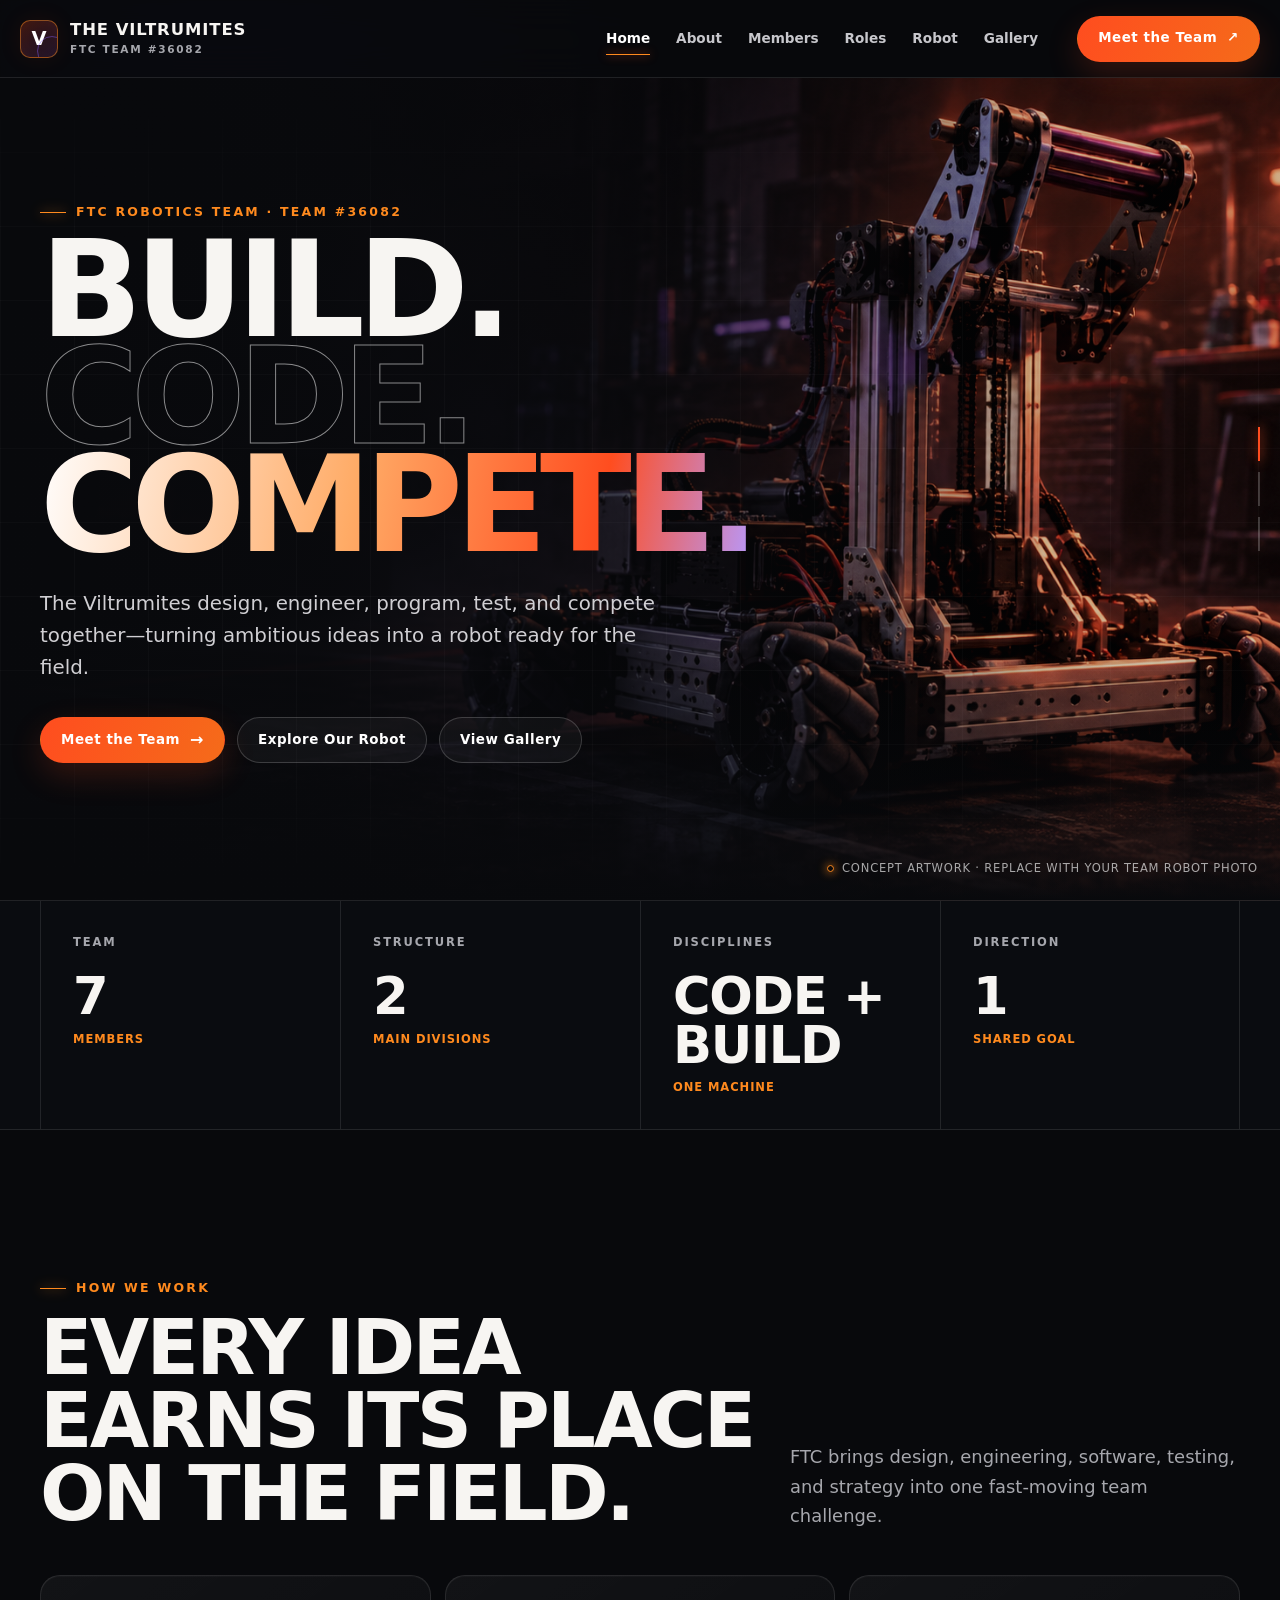
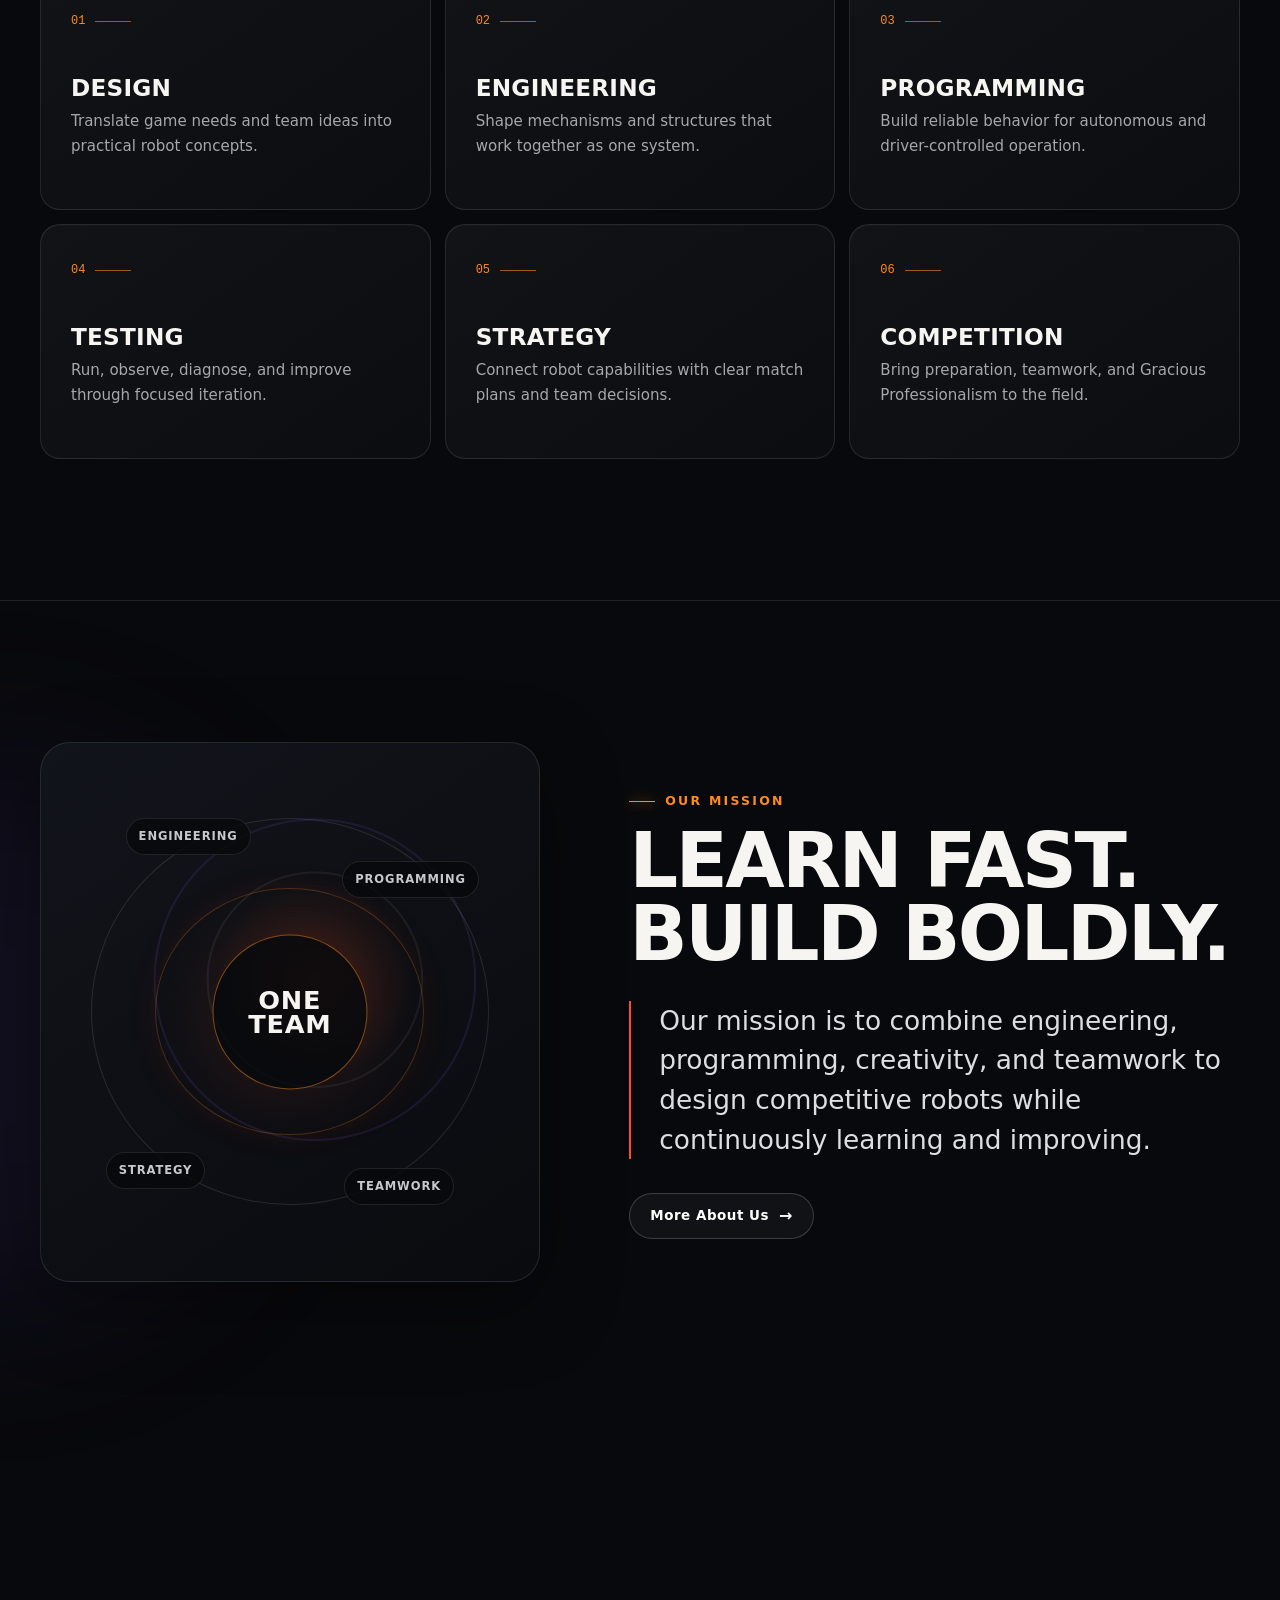
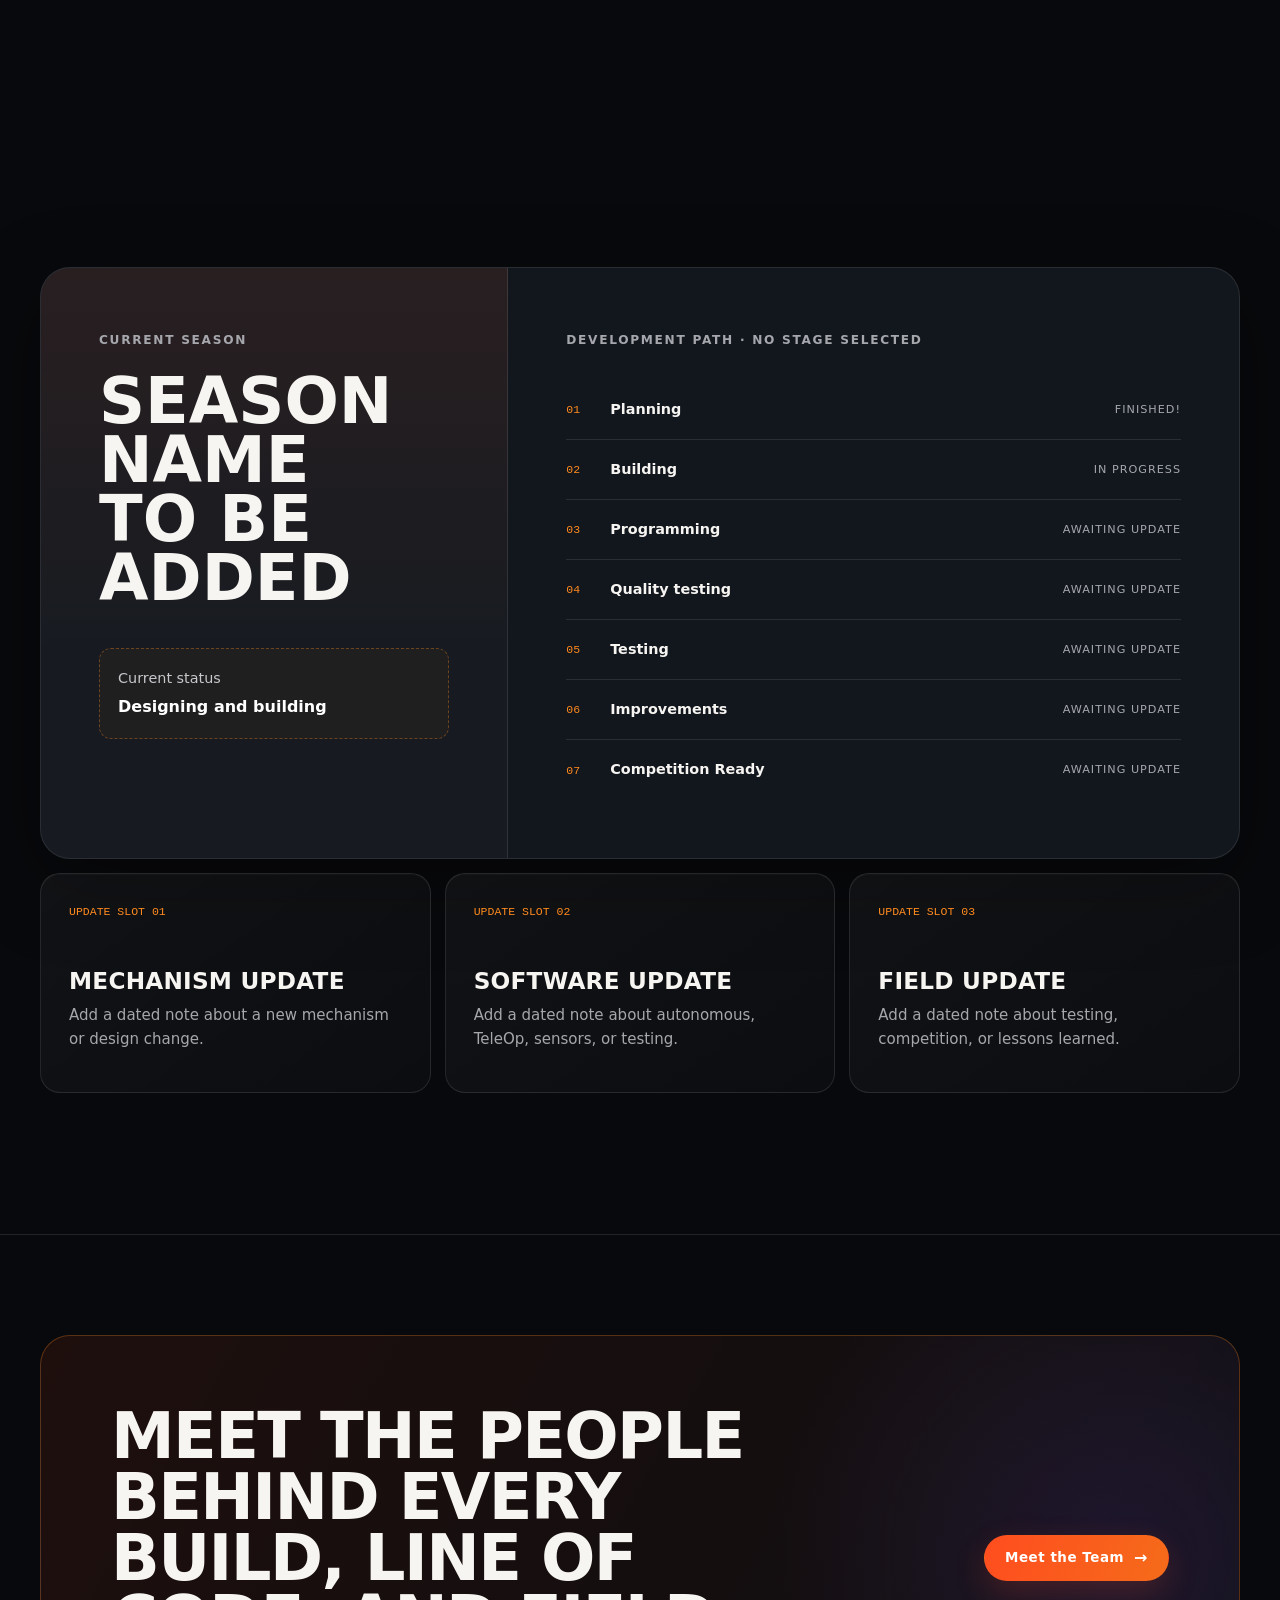
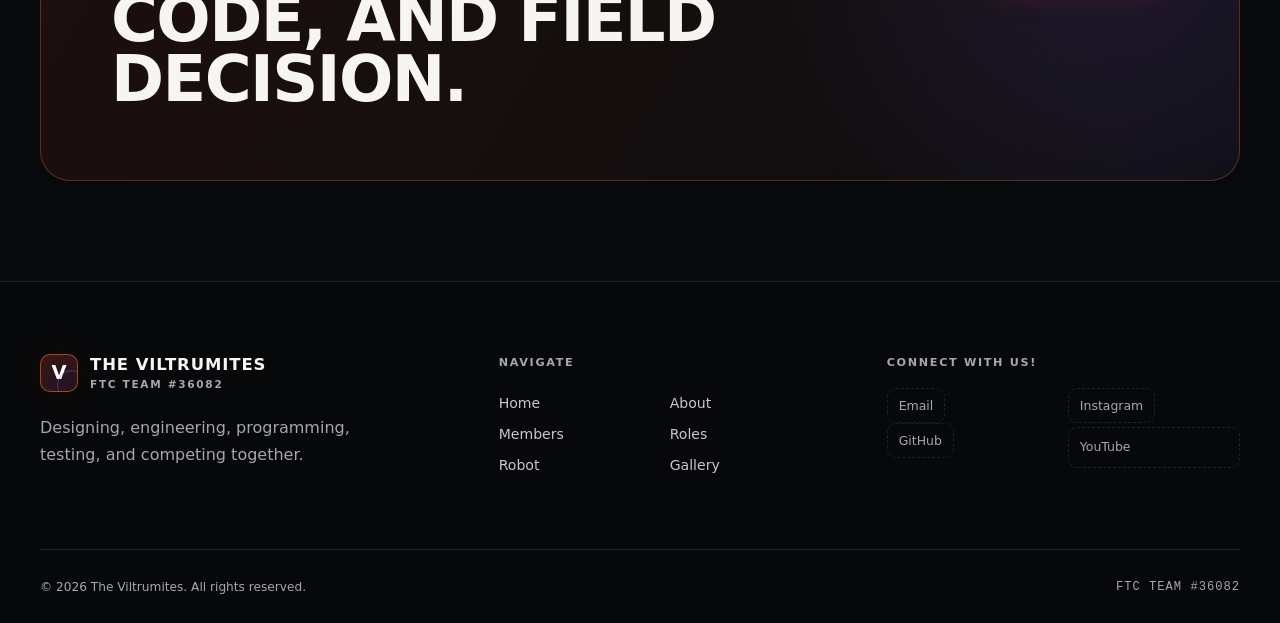
==== commit ad62f71c: "Added Connections Added our connections such as Github, Instgram, and Email" ====
--- a/index.html
+++ b/index.html
@@ -16,7 +16,7 @@
     />
     <link rel="preload" as="image" href="assets/images/hero-robot-concept.png" />
     <link rel="stylesheet" href="css/style.css" />
-    <script src="js/team-data-v3.js" defer></script>
+    <script src="js/team-data-v4.js" defer></script>
     <script src="js/main.js" defer></script>
   </head>
   <body>
@@ -245,7 +245,7 @@
               <div class="status-box">
                 Current status
                 <strong>
-                  Choose: Designing / Building / Programming / Testing / Competition Ready
+                  Designing and building
                 </strong>
               </div>
             </div>
@@ -255,21 +255,21 @@
                 <li>
                   <span>01</span>
                   <strong>Planning</strong>
-                  <small>Awaiting update</small>
+                  <small>Finished! </small>
                 </li>
                 <li>
                   <span>02</span>
-                  <strong>Prototype</strong>
-                  <small>Awaiting update</small>
+                  <strong>Building</strong>
+                  <small>In progress</small>
                 </li>
                 <li>
                   <span>03</span>
-                  <strong>First Build</strong>
+                  <strong>Programming</strong>
                   <small>Awaiting update</small>
                 </li>
                 <li>
                   <span>04</span>
-                  <strong>Programming</strong>
+                  <strong>Quality testing</strong>
                   <small>Awaiting update</small>
                 </li>
                 <li>
@@ -348,11 +348,11 @@
           </nav>
         </div>
         <div>
-          <p class="footer-heading">Connect · add links later</p>
+          <p class="footer-heading">Connect With Us!</p>
           <div class="social-placeholders">
-            <span>Email</span>
-            <span>Instagram</span>
-            <span>GitHub</span>
+            <a href="mailto:omnicoretech606@gmail.com"><span>Email</span></a>
+            <a href="https://www.instagram.com/omnicoretech606/"><span>Instagram</span></a>
+            <a href = "https://github.com/Shreshtgaming606"><span >GitHub</span></a>
             <span>YouTube</span>
           </div>
         </div>
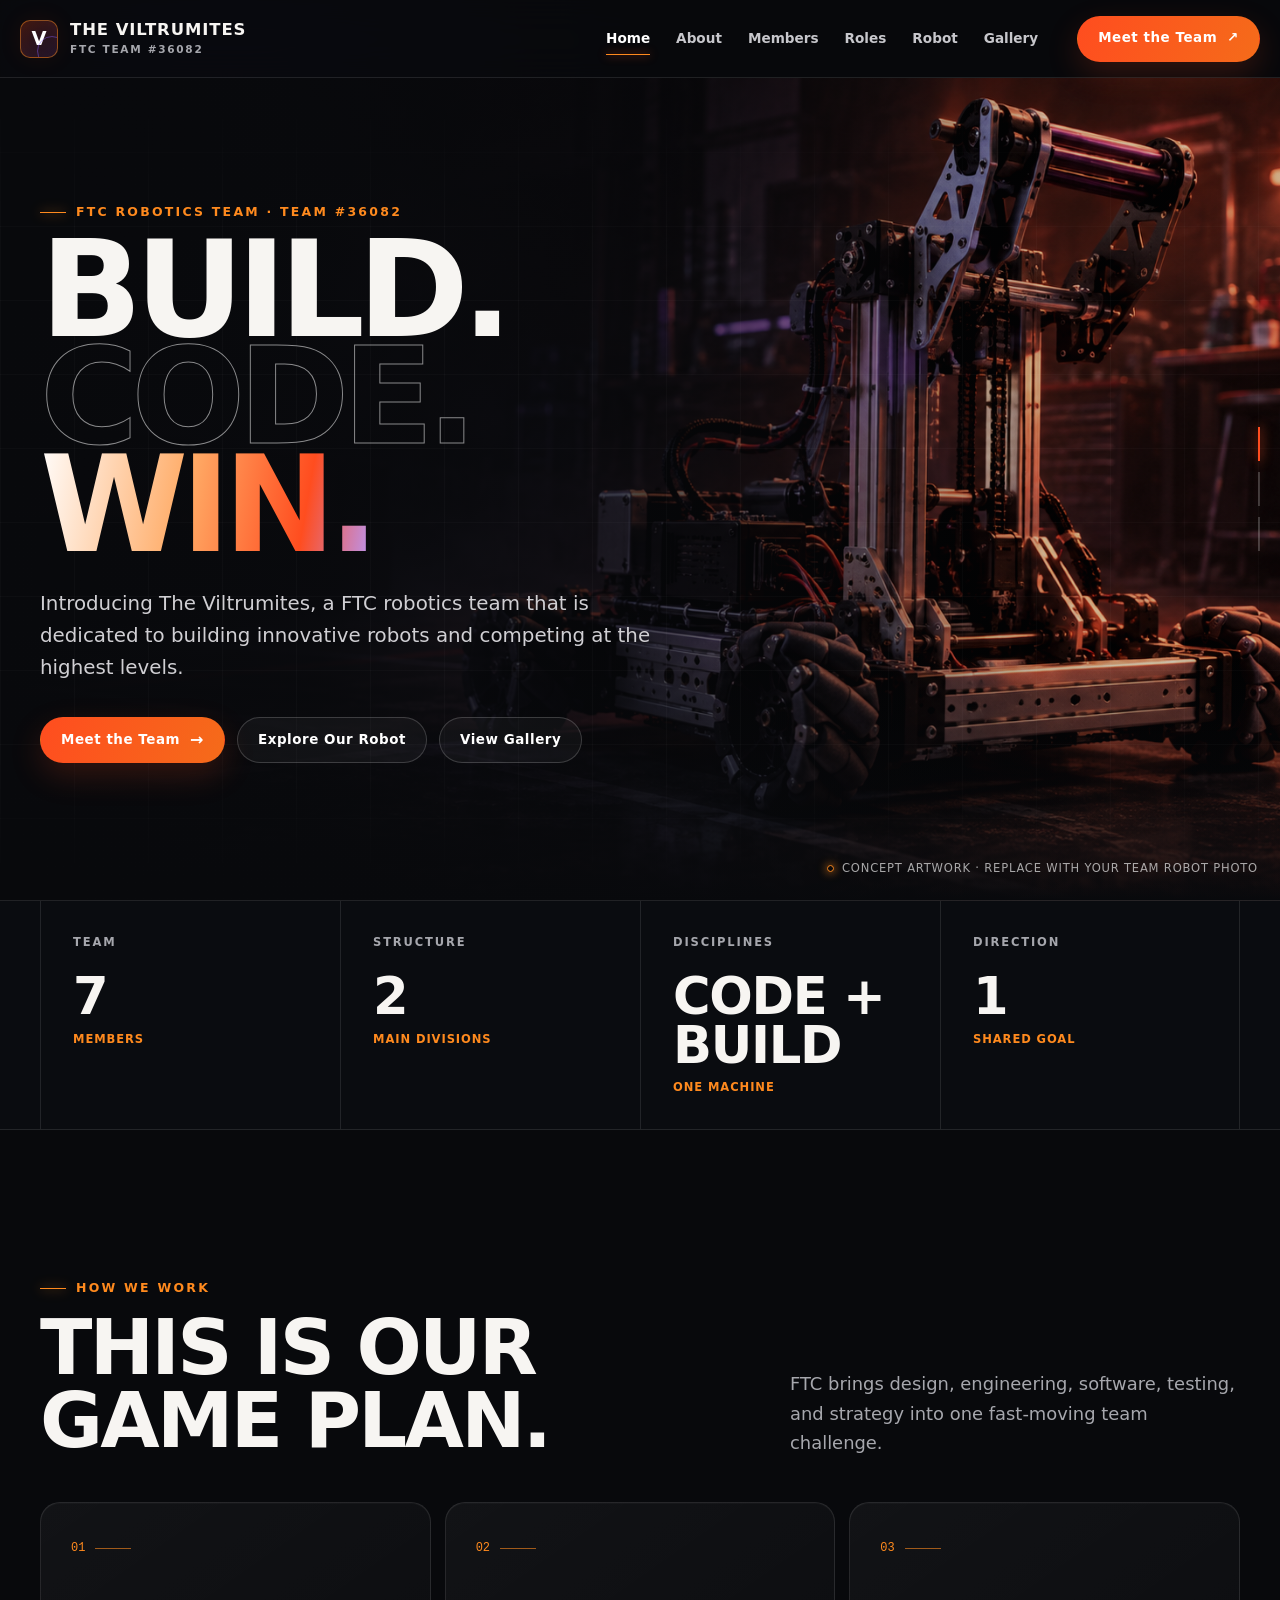
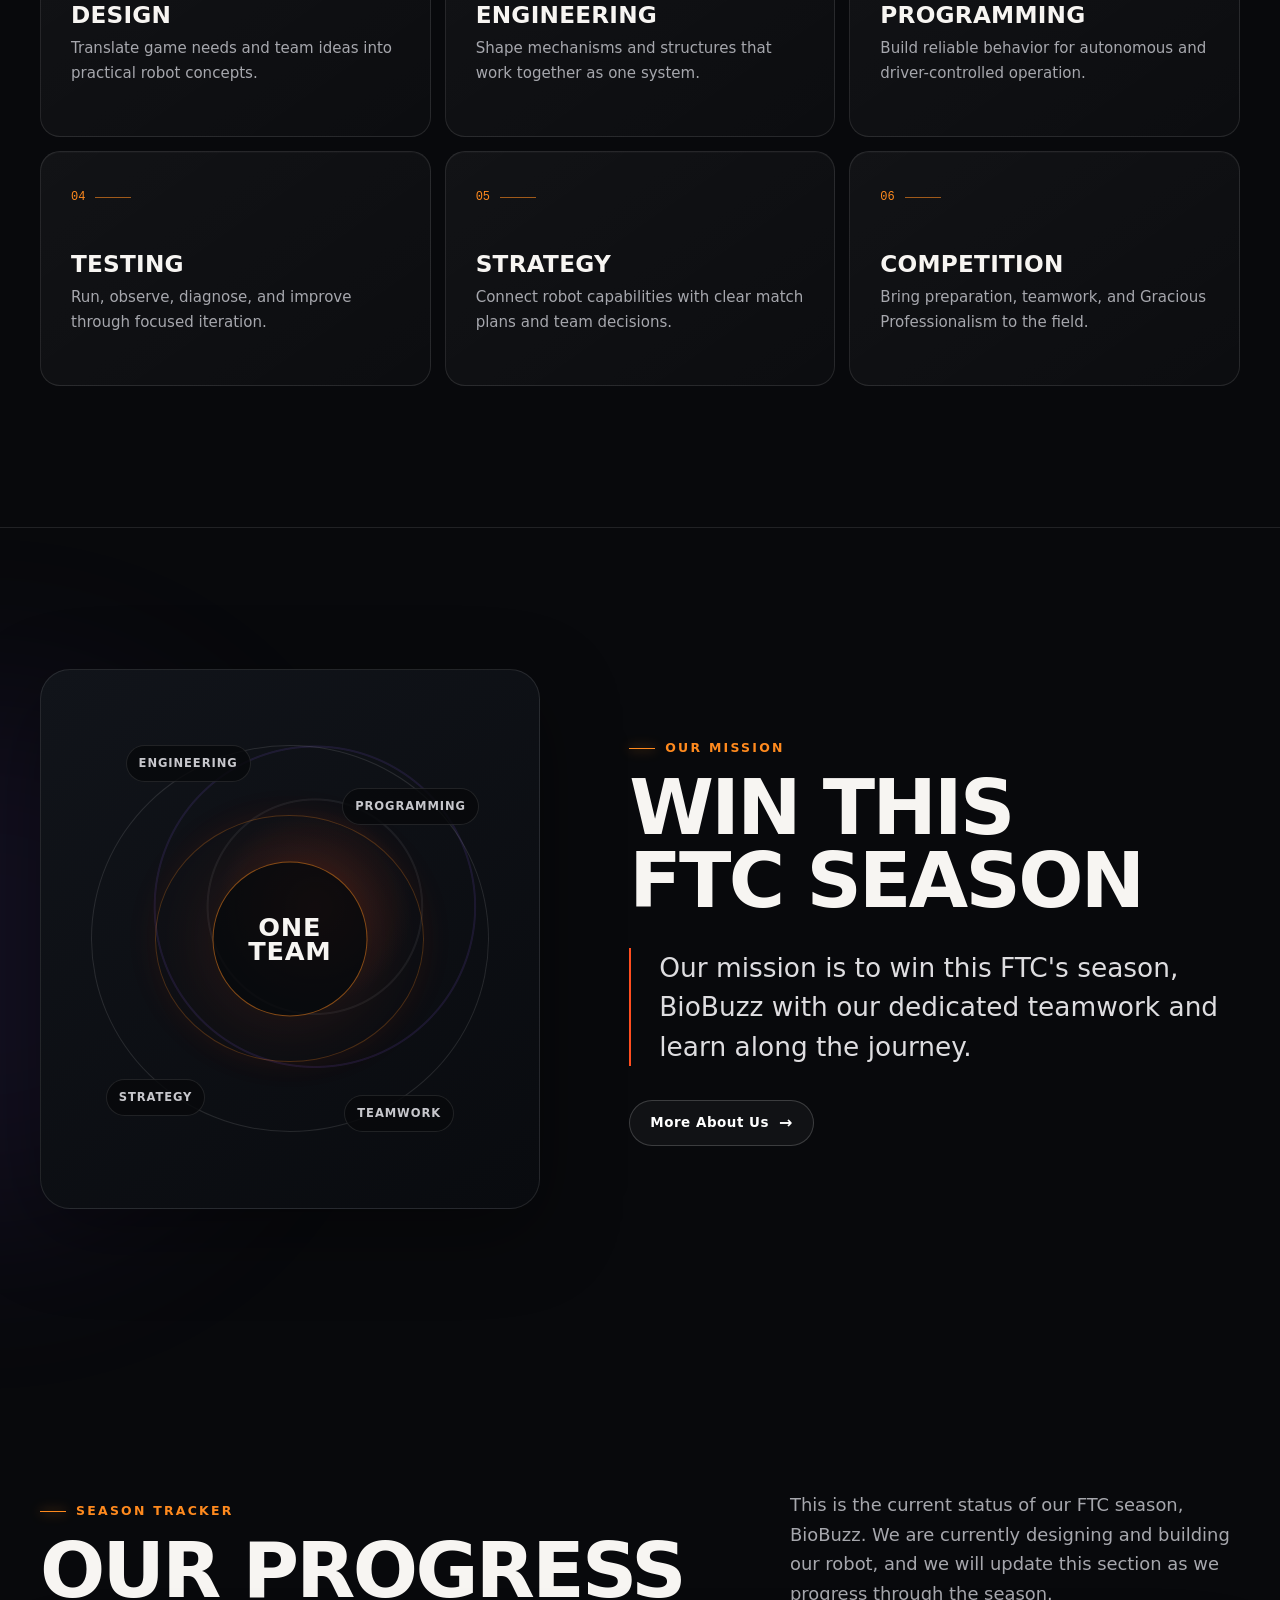
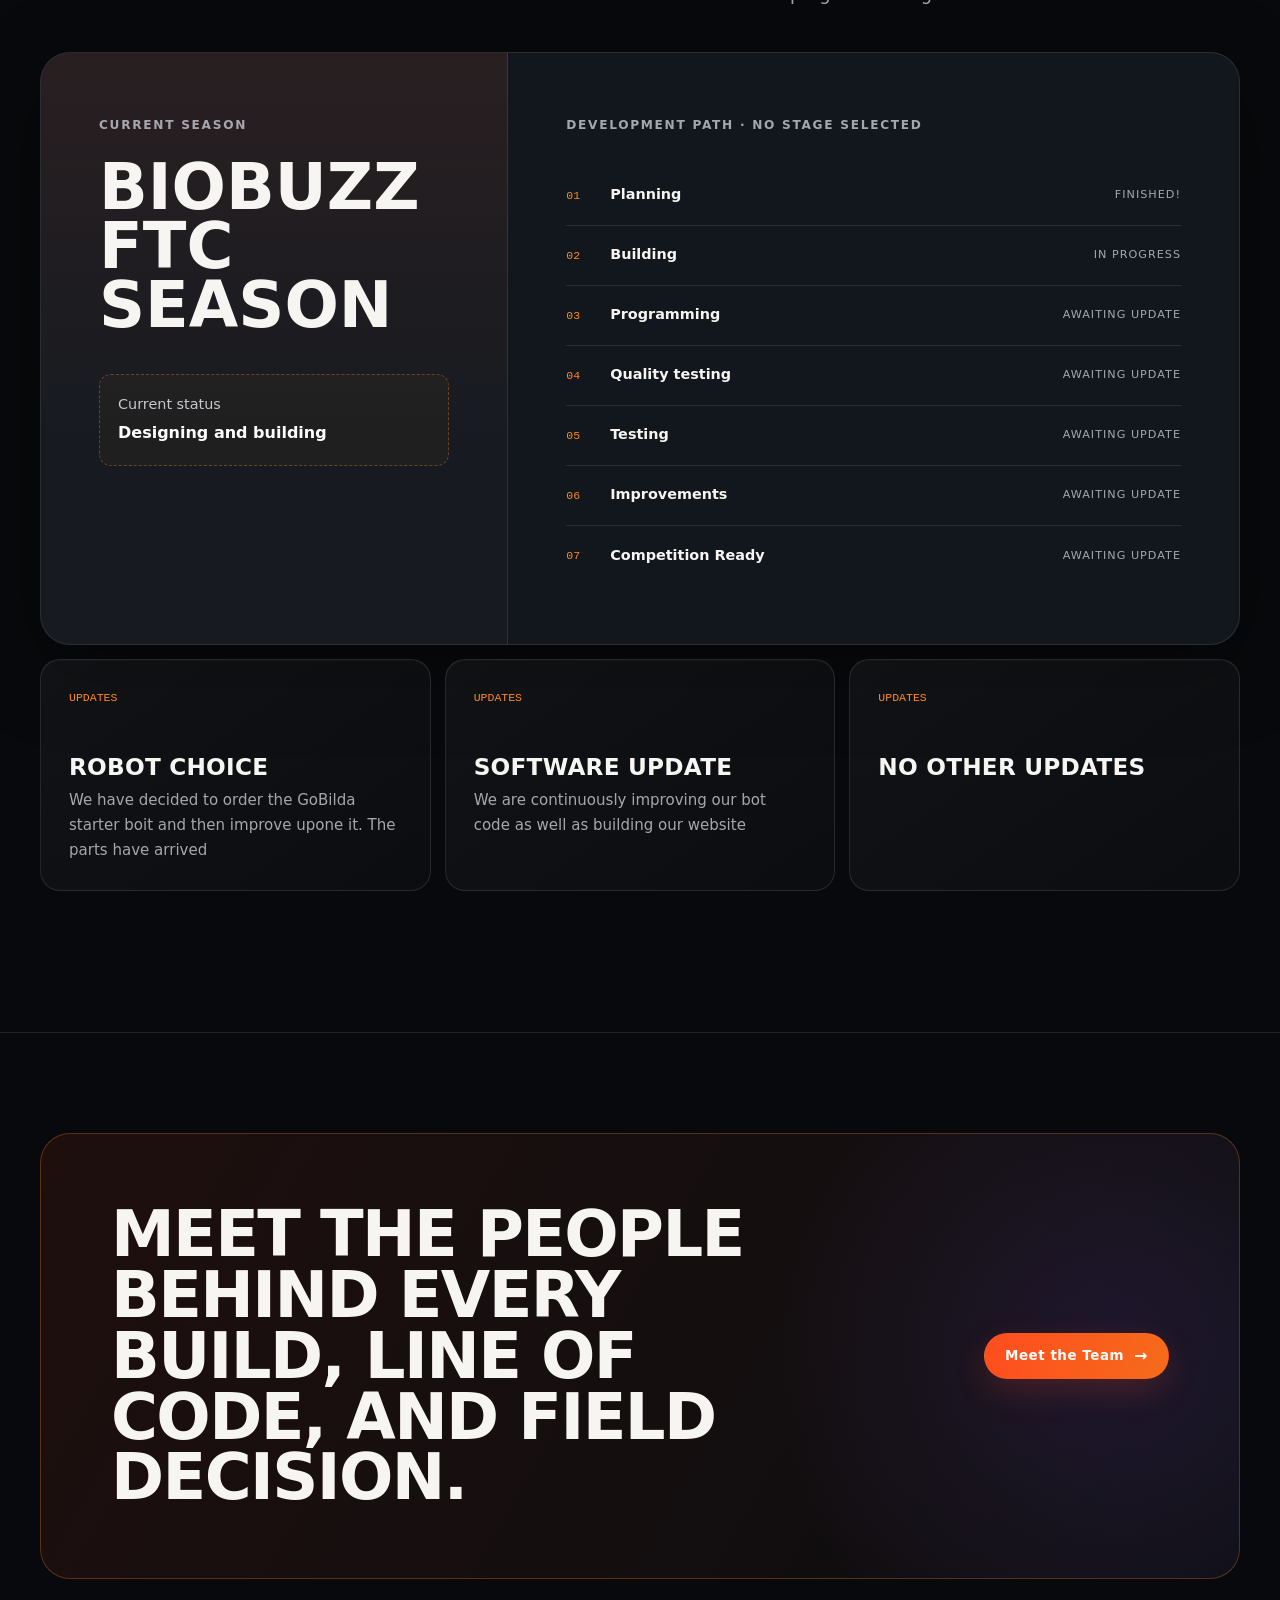
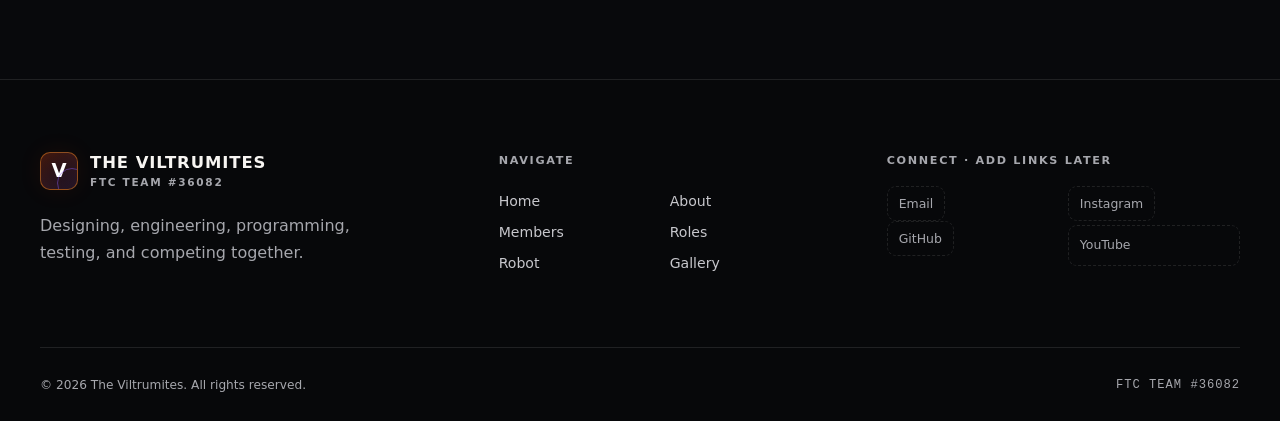
==== commit 98bd5019: "Updated the homepage Changed all of the descriptions and wording on the homepage to accurately match" ====
--- a/index.html
+++ b/index.html
@@ -84,11 +84,10 @@
               <br />
               <span class="outline">Code.</span>
               <br />
-              <span class="accent-text">Compete.</span>
+              <span class="accent-text">Win.</span>
             </h1>
             <p class="hero-lead">
-              The Viltrumites design, engineer, program, test, and compete together—turning
-              ambitious ideas into a robot ready for the field.
+              Introducing The Viltrumites, a FTC robotics team that is dedicated to building innovative robots and competing at the highest levels.
             </p>
             <div class="hero-actions">
               <a class="button" href="members.html">
@@ -139,7 +138,7 @@
             <div>
               <p class="section-kicker">How we work</p>
               <h2 class="section-title" id="work-title">
-                Every idea earns its place on the field.
+                This is our game plan.
               </h2>
             </div>
             <p class="section-copy">
@@ -204,13 +203,12 @@
           <div class="mission-copy" data-reveal>
             <p class="section-kicker">Our mission</p>
             <h2 class="section-title" id="mission-title">
-              Learn fast.
+              Win this 
               <br />
-              Build boldly.
+              FTC season
             </h2>
             <blockquote>
-              Our mission is to combine engineering, programming, creativity, and teamwork to design
-              competitive robots while continuously learning and improving.
+              Our mission is to win this FTC's season, BioBuzz with our dedicated teamwork and learn along the journey.
             </blockquote>
             <div class="hero-actions">
               <a class="button button--secondary" href="about.html">
@@ -227,20 +225,19 @@
           <div class="section-head" data-reveal>
             <div>
               <p class="section-kicker">Season tracker</p>
-              <h2 class="section-title" id="season-title">From first sketch to final run.</h2>
+              <h2 class="section-title" id="season-title">Our progress</h2>
             </div>
             <p class="section-copy">
-              This section is ready for real milestones, build notes, software updates, and
-              competition results as the season develops.
+              This is the current status of our FTC season, BioBuzz. We are currently designing and building our robot, and we will update this section as we progress through the season.
             </p>
           </div>
           <div class="season-panel" data-reveal>
             <div class="season-summary">
               <span class="season-label">Current season</span>
               <h3>
-                Season name
+                BioBuzz
                 <br />
-                to be added
+                FTC Season
               </h3>
               <div class="status-box">
                 Current status
@@ -292,19 +289,19 @@
           </div>
           <div class="updates-grid" style="margin-top: 14px">
             <article class="update-card" data-reveal>
-              <time>Update slot 01</time>
-              <h3>Mechanism update</h3>
-              <p>Add a dated note about a new mechanism or design change.</p>
+              <time>Updates</time>
+              <h3>Robot choice</h3>
+              <p>We have decided to order the GoBilda starter boit and then improve upone it. The parts have arrived</p>
             </article>
             <article class="update-card" data-reveal style="--delay: 60ms">
-              <time>Update slot 02</time>
+              <time>Updates</time>
               <h3>Software update</h3>
-              <p>Add a dated note about autonomous, TeleOp, sensors, or testing.</p>
+              <p>We are continuously improving our bot code as well as building our website</p>
             </article>
             <article class="update-card" data-reveal style="--delay: 120ms">
-              <time>Update slot 03</time>
-              <h3>Field update</h3>
-              <p>Add a dated note about testing, competition, or lessons learned.</p>
+              <time>Updates</time>
+              <h3>No other updates</h3>
+              <p></p>
             </article>
           </div>
         </div>
@@ -348,7 +345,7 @@
           </nav>
         </div>
         <div>
-          <p class="footer-heading">Connect With Us!</p>
+          <p class="footer-heading">Connect · add links later</p>
           <div class="social-placeholders">
             <a href="mailto:omnicoretech606@gmail.com"><span>Email</span></a>
             <a href="https://www.instagram.com/omnicoretech606/"><span>Instagram</span></a>
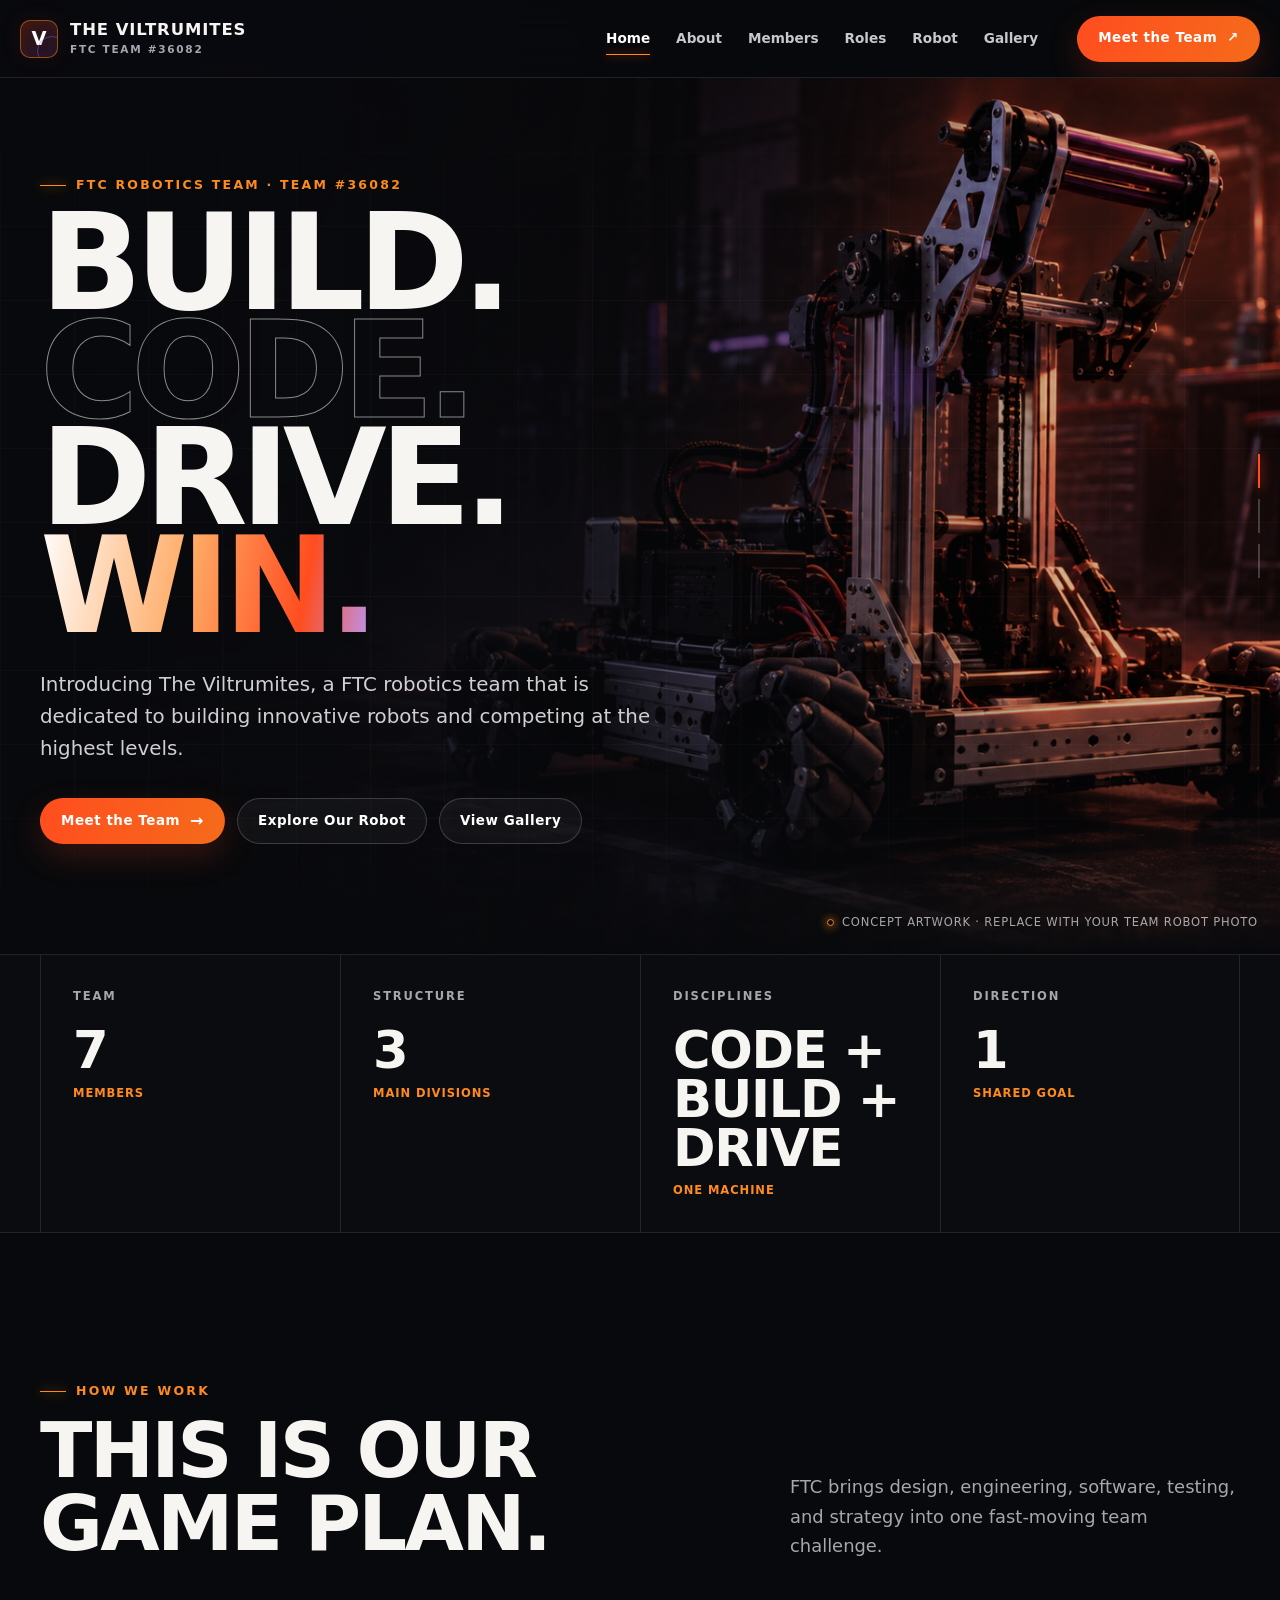
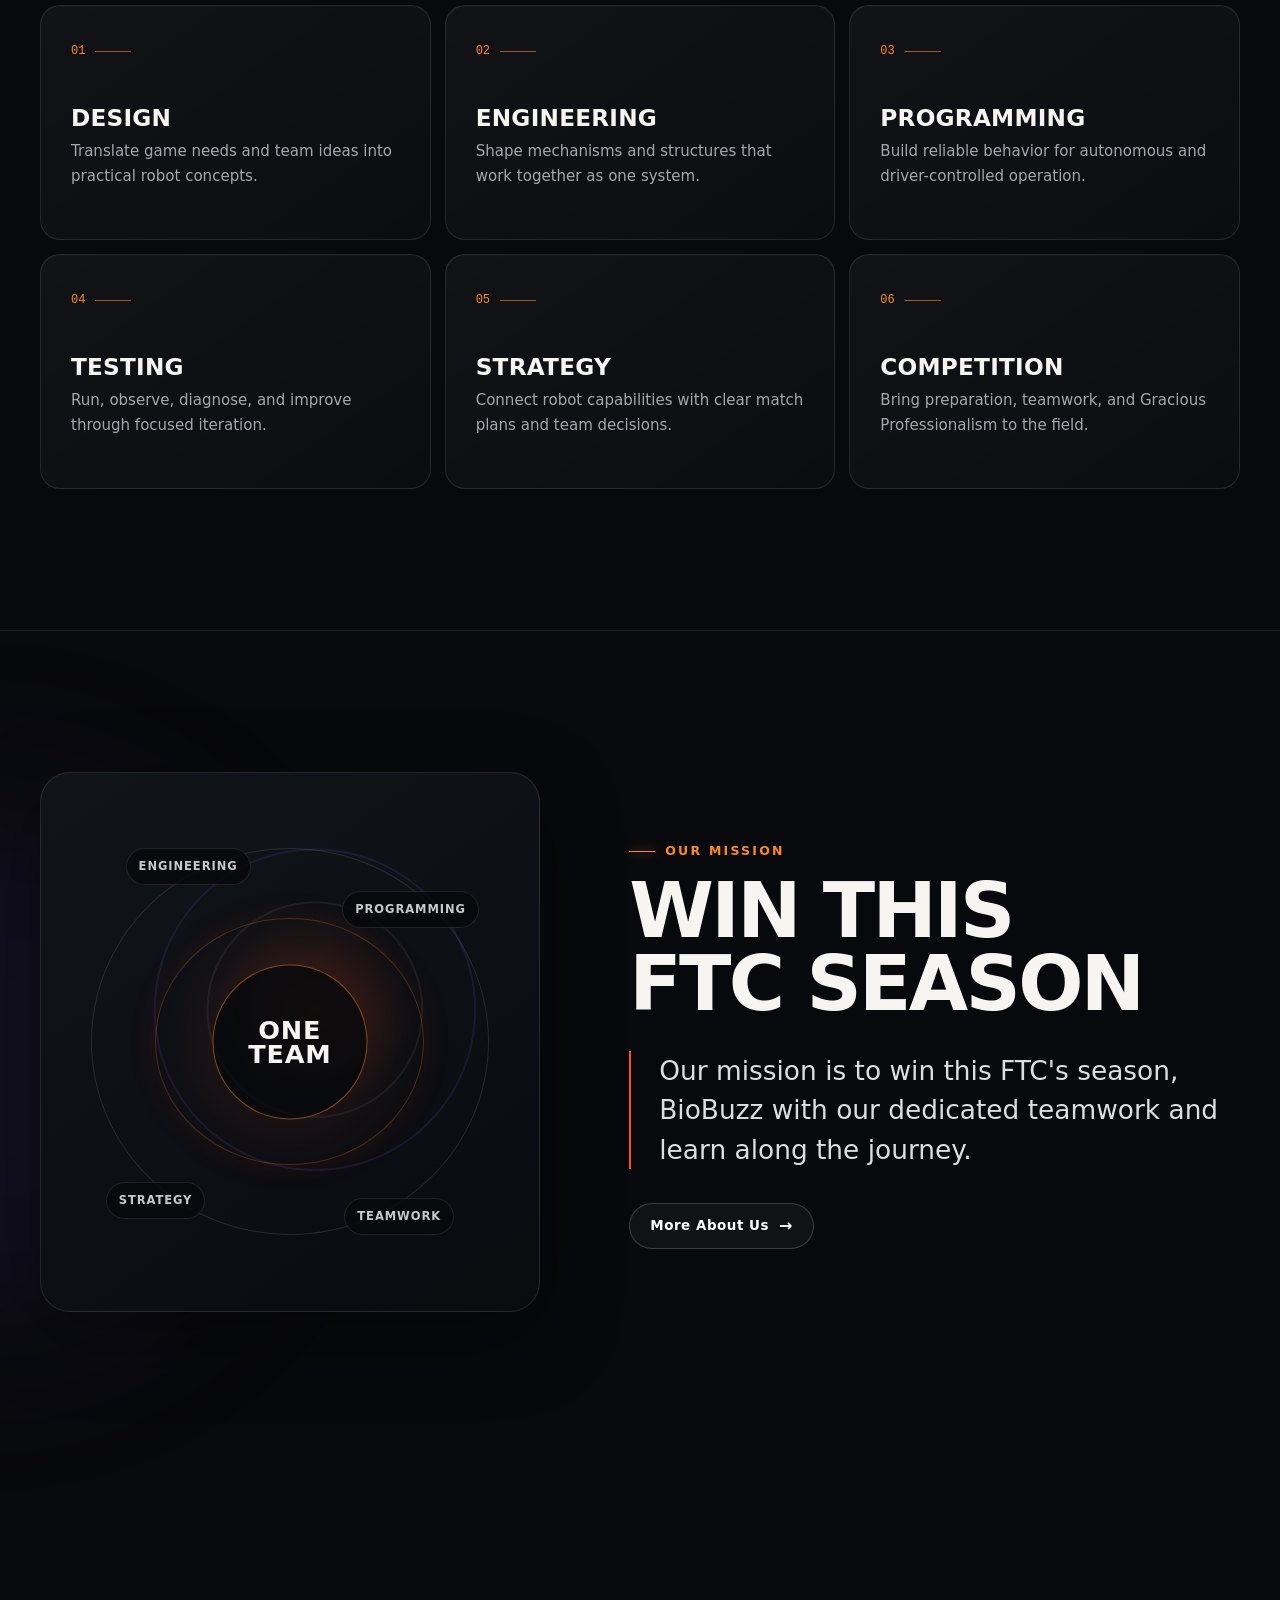
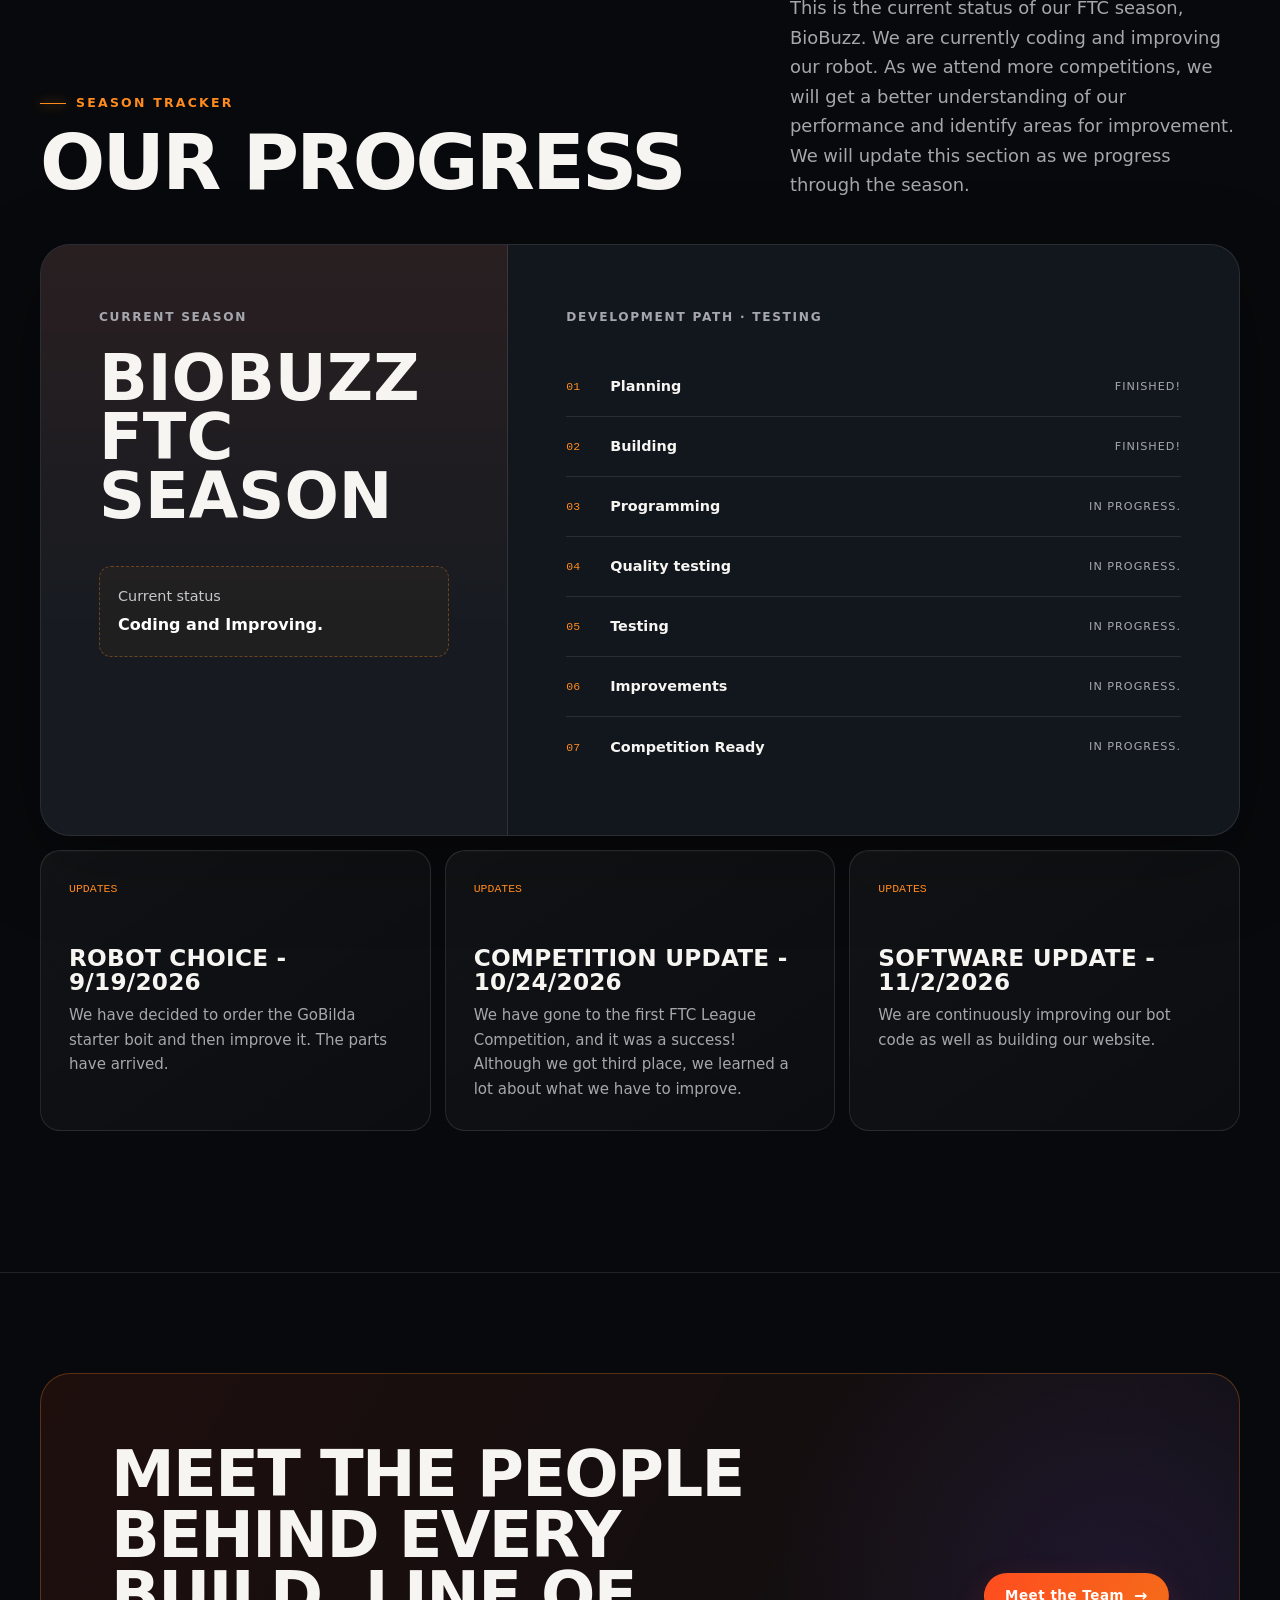
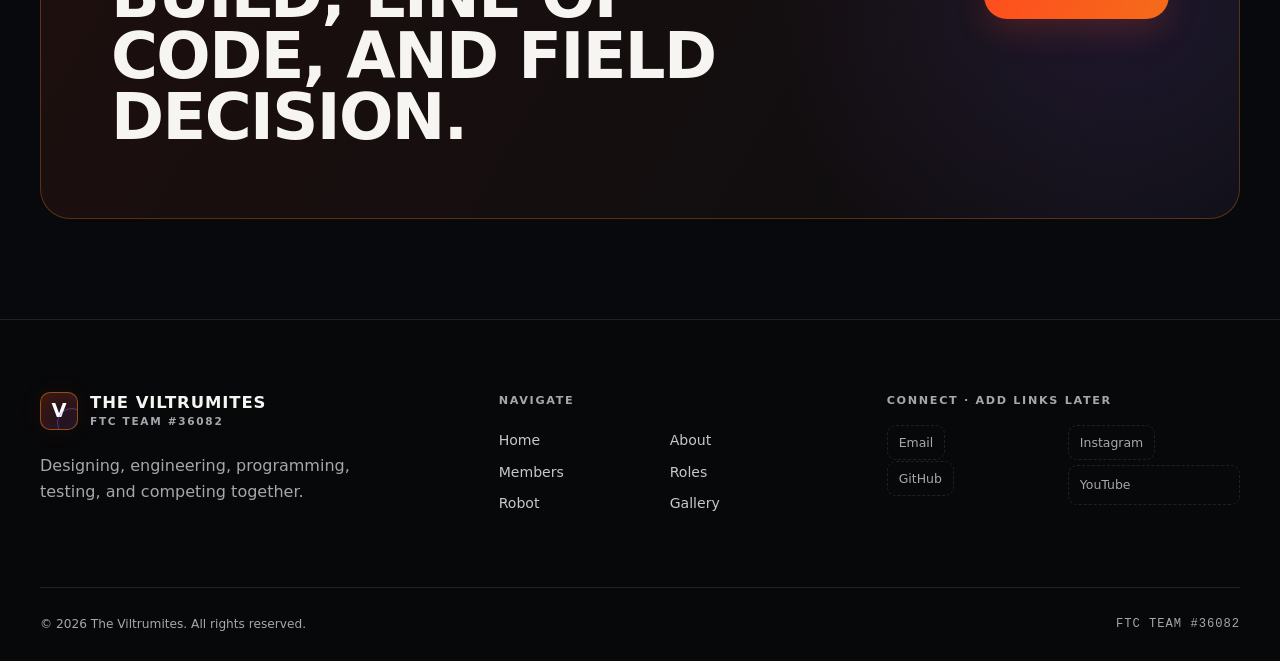
==== commit 238f2c22: "added specific dates to updates, changed the current status and development path" ====
--- a/index.html
+++ b/index.html
@@ -84,6 +84,7 @@
               <br />
               <span class="outline">Code.</span>
               <br />
+              <span class="hero-title">Drive.</span>
               <span class="accent-text">Win.</span>
             </h1>
             <p class="hero-lead">
@@ -116,12 +117,12 @@
           </div>
           <div class="stat" data-reveal style="--delay: 70ms">
             <small>Structure</small>
-            <strong>2</strong>
+            <strong>3</strong>
             <em>Main divisions</em>
           </div>
           <div class="stat" data-reveal style="--delay: 140ms">
             <small>Disciplines</small>
-            <strong>Code + Build</strong>
+            <strong>Code + Build + Drive</strong>
             <em>One machine</em>
           </div>
           <div class="stat" data-reveal style="--delay: 210ms">
@@ -228,7 +229,7 @@
               <h2 class="section-title" id="season-title">Our progress</h2>
             </div>
             <p class="section-copy">
-              This is the current status of our FTC season, BioBuzz. We are currently designing and building our robot, and we will update this section as we progress through the season.
+              This is the current status of our FTC season, BioBuzz. We are currently coding and improving our robot. As we attend more competitions, we will get a better understanding of our performance and identify areas for improvement. We will update this section as we progress through the season.
             </p>
           </div>
           <div class="season-panel" data-reveal>
@@ -242,12 +243,12 @@
               <div class="status-box">
                 Current status
                 <strong>
-                  Designing and building
+                  Coding and Improving.
                 </strong>
               </div>
             </div>
             <div class="season-progress">
-              <span class="season-label">Development path · no stage selected</span>
+              <span class="season-label">Development path · Testing</span>
               <ol class="progress-list">
                 <li>
                   <span>01</span>
@@ -257,32 +258,32 @@
                 <li>
                   <span>02</span>
                   <strong>Building</strong>
-                  <small>In progress</small>
+                  <small>Finished! </small>
                 </li>
                 <li>
                   <span>03</span>
                   <strong>Programming</strong>
-                  <small>Awaiting update</small>
+                  <small>In progress.</small>
                 </li>
                 <li>
                   <span>04</span>
                   <strong>Quality testing</strong>
-                  <small>Awaiting update</small>
+                  <small>In progress.</small>
                 </li>
                 <li>
                   <span>05</span>
                   <strong>Testing</strong>
-                  <small>Awaiting update</small>
+                  <small>In progress.</small>
                 </li>
                 <li>
                   <span>06</span>
                   <strong>Improvements</strong>
-                  <small>Awaiting update</small>
+                  <small>In progress.</small>
                 </li>
                 <li>
                   <span>07</span>
                   <strong>Competition Ready</strong>
-                  <small>Awaiting update</small>
+                  <small>In progress.</small>
                 </li>
               </ol>
             </div>
@@ -290,19 +291,20 @@
           <div class="updates-grid" style="margin-top: 14px">
             <article class="update-card" data-reveal>
               <time>Updates</time>
-              <h3>Robot choice</h3>
-              <p>We have decided to order the GoBilda starter boit and then improve upone it. The parts have arrived</p>
+              <h3>Robot choice - 9/19/2026</h3>
+              <p>We have decided to order the GoBilda starter boit and then improve it. The parts have arrived.</p>
+            </article>
+            <article class="update-card" data-reveal style="--delay: 120ms">
+              <time>Updates</time>
+              <h3>Competition Update - 10/24/2026</h3>
+              <p>We have gone to the first FTC League Competition, and it was a success! Although we got third place, we learned a lot about what we have to improve.</p>
             </article>
             <article class="update-card" data-reveal style="--delay: 60ms">
               <time>Updates</time>
-              <h3>Software update</h3>
-              <p>We are continuously improving our bot code as well as building our website</p>
-            </article>
-            <article class="update-card" data-reveal style="--delay: 120ms">
-              <time>Updates</time>
-              <h3>No other updates</h3>
-              <p></p>
-            </article>
+              <h3>Software update - 11/2/2026</h3>
+              <p>We are continuously improving our bot code as well as building our website.</p>
+            </article>
+            <!-- Keep on adding updates here as they happen alr? -->
           </div>
         </div>
       </section>
